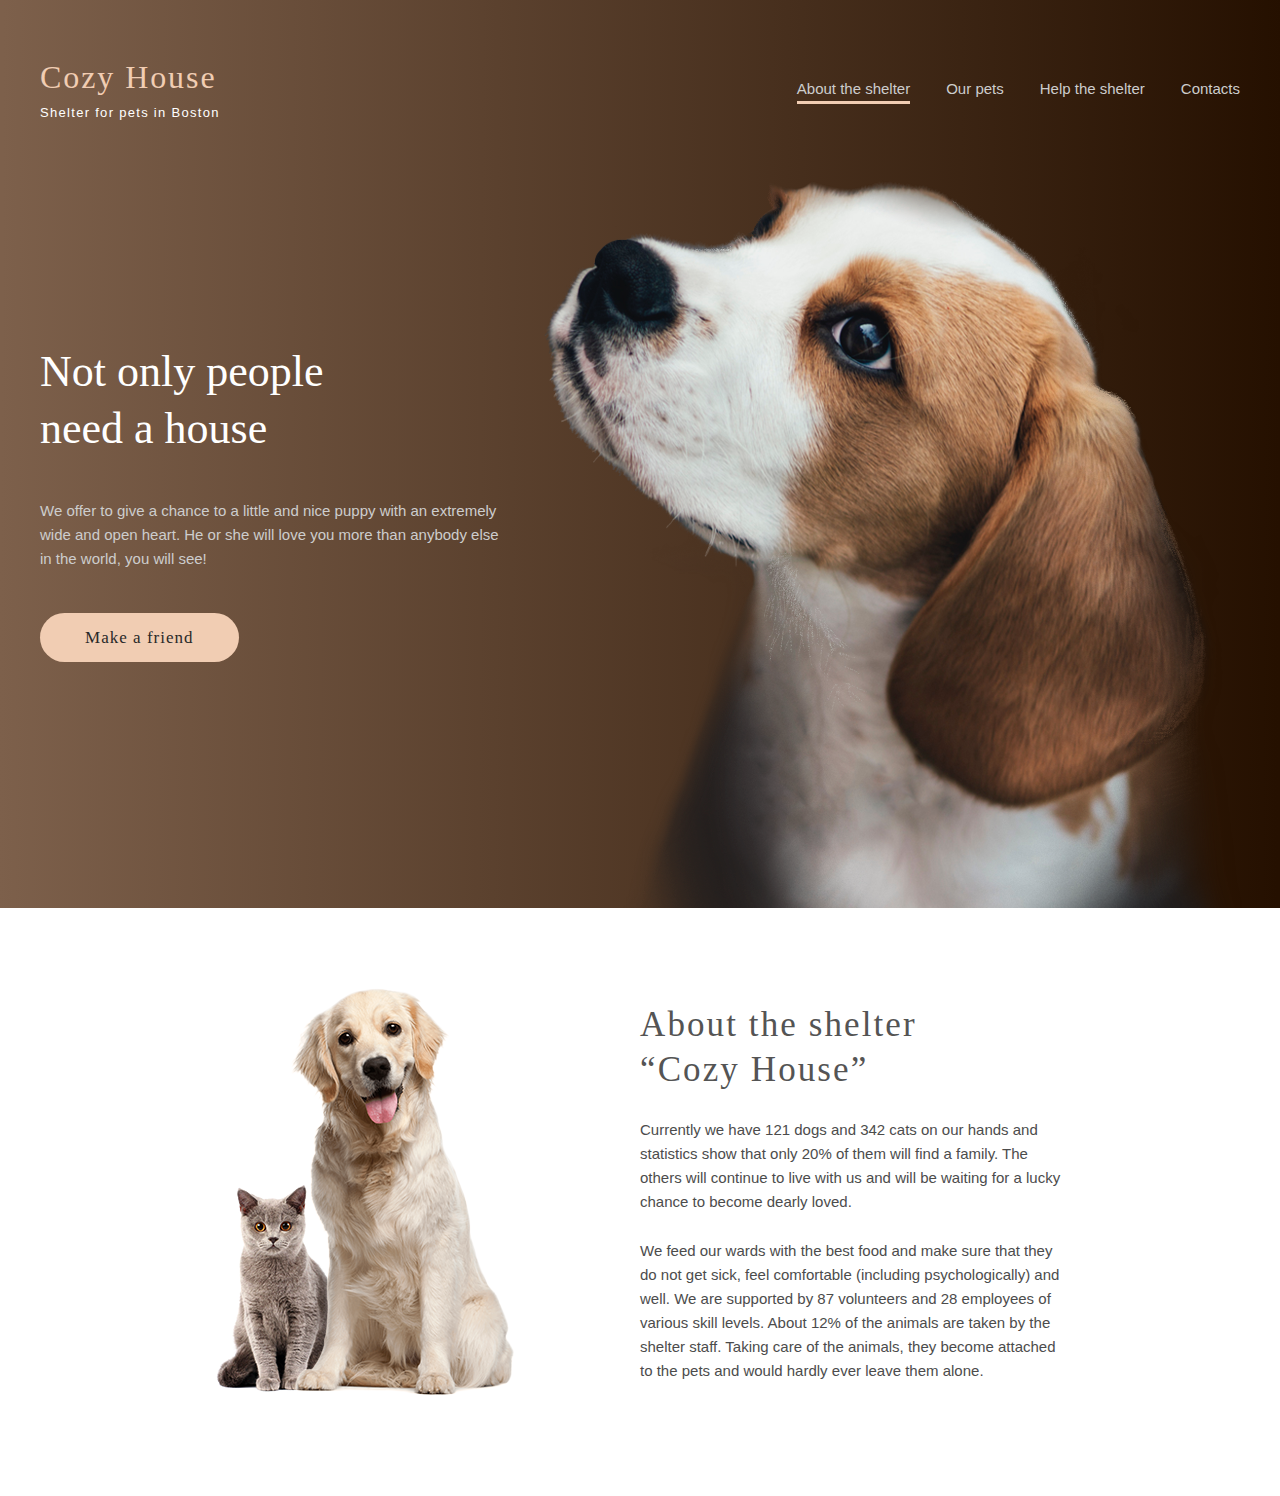
==== index.html @ 57b0ed60 "end section (about the shelter), start section frend pets" ====
<!DOCTYPE html>
<html lang="en">

<head>
    <meta charset="UTF-8">
    <meta http-equiv="X-UA-Compatible" content="IE=edge">
    <meta name="viewport" content="width=device-width, initial-scale=1.0">
    <title>Shelter</title>
    <link rel="stylesheet" href="./css/stlyle.css">
</head>

<body>
    <header>
        <div class="container header-wraper">
            <div class="logo">
                <a href="#">Cozy House</a>
                <p>Shelter for pets in Boston</p>
            </div>
            <nav class="menu">
                <ul>
                    <li><a href="#" class="activ">About the shelter</a></li>
                    <li><a href="#">Our pets</a></li>
                    <li><a href="#">Help the shelter</a></li>
                    <li><a href="#">Contacts</a></li>
                </ul>
            </nav>
        </div>
    </header>
    <main>
        <section class="only">
            <div class="container only-wraper">
                <div class="only-info">
                    <h1>Not only people need a house</h1>
                    <p>We offer to give a chance to a little and nice puppy with an extremely wide and open heart. He or she will love you more than anybody else in the world, you will see!</p>
                    <a href="#">Make a friend</a>
                </div>
                <div class="only-img">
                    <img src="./images/start-screen-puppy.png" alt="start-screen-puppy">
                </div>
            </div>
        </section>
        <section class="about-pets">
            <div class="container about-pets-wraper">
                <img src="./images/about-pets.png" alt="about-pets">
                <div class="about-pets-text">
                    <h2>About the shelter “Cozy House”</h2>
                    <p>Currently we have 121 dogs and 342 cats on our hands and statistics show that only 20% of them will find a family. The others will continue to live with us and will be waiting for a lucky chance to become dearly loved.</p>
                    <p>We feed our wards with the best food and make sure that they do not get sick, feel comfortable (including psychologically) and well. We are supported by 87 volunteers and 28 employees of various skill levels. About 12% of the animals are taken by the shelter staff. Taking care of the animals, they become attached to the pets and would hardly ever leave them alone.</p>
                </div>
            </div>
        </section>
    </main>
</body>

</html>
---- css/stlyle.css ----
* {
    box-sizing: border-box;
    padding: 0;
    margin: 0;
}

.container {
    max-width: 1200px;
    margin: auto;
}

header {
    position: absolute;
    padding: 60px 0;
    width: 100%;
}

.header-wraper {
    display: flex;
    align-items: center;
    justify-content: space-between;
}

.menu ul {
    display: flex;
    list-style: none;
}

.logo a {
    display: block;
    font-family: Georgia, 'Times New Roman', Times, serif;
    font-style: normal;
    font-weight: 400;
    font-size: 32px;
    line-height: 110%;
    letter-spacing: 0.06em;
    color: #F1CDB3;
    padding-bottom: 10px;
    text-decoration: none;
}

.logo p {
    font-family: Arial, Helvetica, sans-serif;
    font-style: normal;
    font-weight: 400;
    font-size: 13px;
    line-height: 15px;
    letter-spacing: 0.1em;
    color: #FFFFFF;
}

.menu li a {
    font-family: Arial, Helvetica, sans-serif;
    font-style: normal;
    font-weight: 400;
    font-size: 15px;
    line-height: 160%;
    color: #CDCDCD;
    display: block;
    text-decoration: none;
    margin-right: 36px;
}

.menu li:last-child a {
    margin-right: 0;
}

.activ {
    border-bottom: solid #F1CDB3 3px;
    font-family: 'Arial';
    color: #FAFAFA;
}

.only {
    background: linear-gradient(90.26deg, #7D604B 0.23%, #251000 99.8%);
    padding: 180px 0 0;
}

.only-wraper {
    display: flex;
    justify-content: space-between;
}

.only-info {
    max-width: 40%;
}

.only-info h1 {
    font-family: Georgia, 'Times New Roman', Times, serif;
    font-style: normal;
    font-weight: 400;
    font-size: 44px;
    line-height: 130%;
    color: #FFFFFF;
    padding: 163px 0 42px;
    width: 325px;
}

.only-info p {
    font-family: Arial, Helvetica, sans-serif;
    font-style: normal;
    font-weight: 400;
    font-size: 15px;
    line-height: 160%;
    color: #CDCDCD;
    width: 460px;
    padding-bottom: 56px;
}

.only-info a {
    padding: 15px 45px;
    background: #F1CDB3;
    border-radius: 100px;
    text-decoration: none;
    font-family: 'Georgia';
    font-style: normal;
    font-size: 17px;
    line-height: 130%;
    letter-spacing: 0.06em;
    color: #292929;
}

.only-info a:hover {
    background: #FDDCC4;
    border-radius: 100px;
}

.only-img {
    max-width: 58%;
}

.only-img img {
    display: block;
    background-repeat: no-repeat;
    background-size: 100%;
}

.about-pets {
    padding: 80px 0 100px;
}

.about-pets-wraper {
    display: flex;
    align-items: center;
    justify-content: center;
}

.about-pets-text h2 {
    font-family: Georgia, 'Times New Roman', Times, serif;
    font-style: normal;
    font-weight: 400;
    font-size: 35px;
    line-height: 130%;
    letter-spacing: 0.06em;
    color: #545454;
    width: 370px;
}

.about-pets-text p {
    margin-top: 25px;
    font-family: Arial, Helvetica, sans-serif;
    font-style: normal;
    font-weight: 400;
    font-size: 15px;
    line-height: 160%;
    color: #4C4C4C;
    width: 430px;
}


.about-pets-wraper img{
    display: block;
    background-size: 300px;
    padding-right: 125px;
    padding-left: 175px;
}

.about-pets-text{
    width: 50%
}
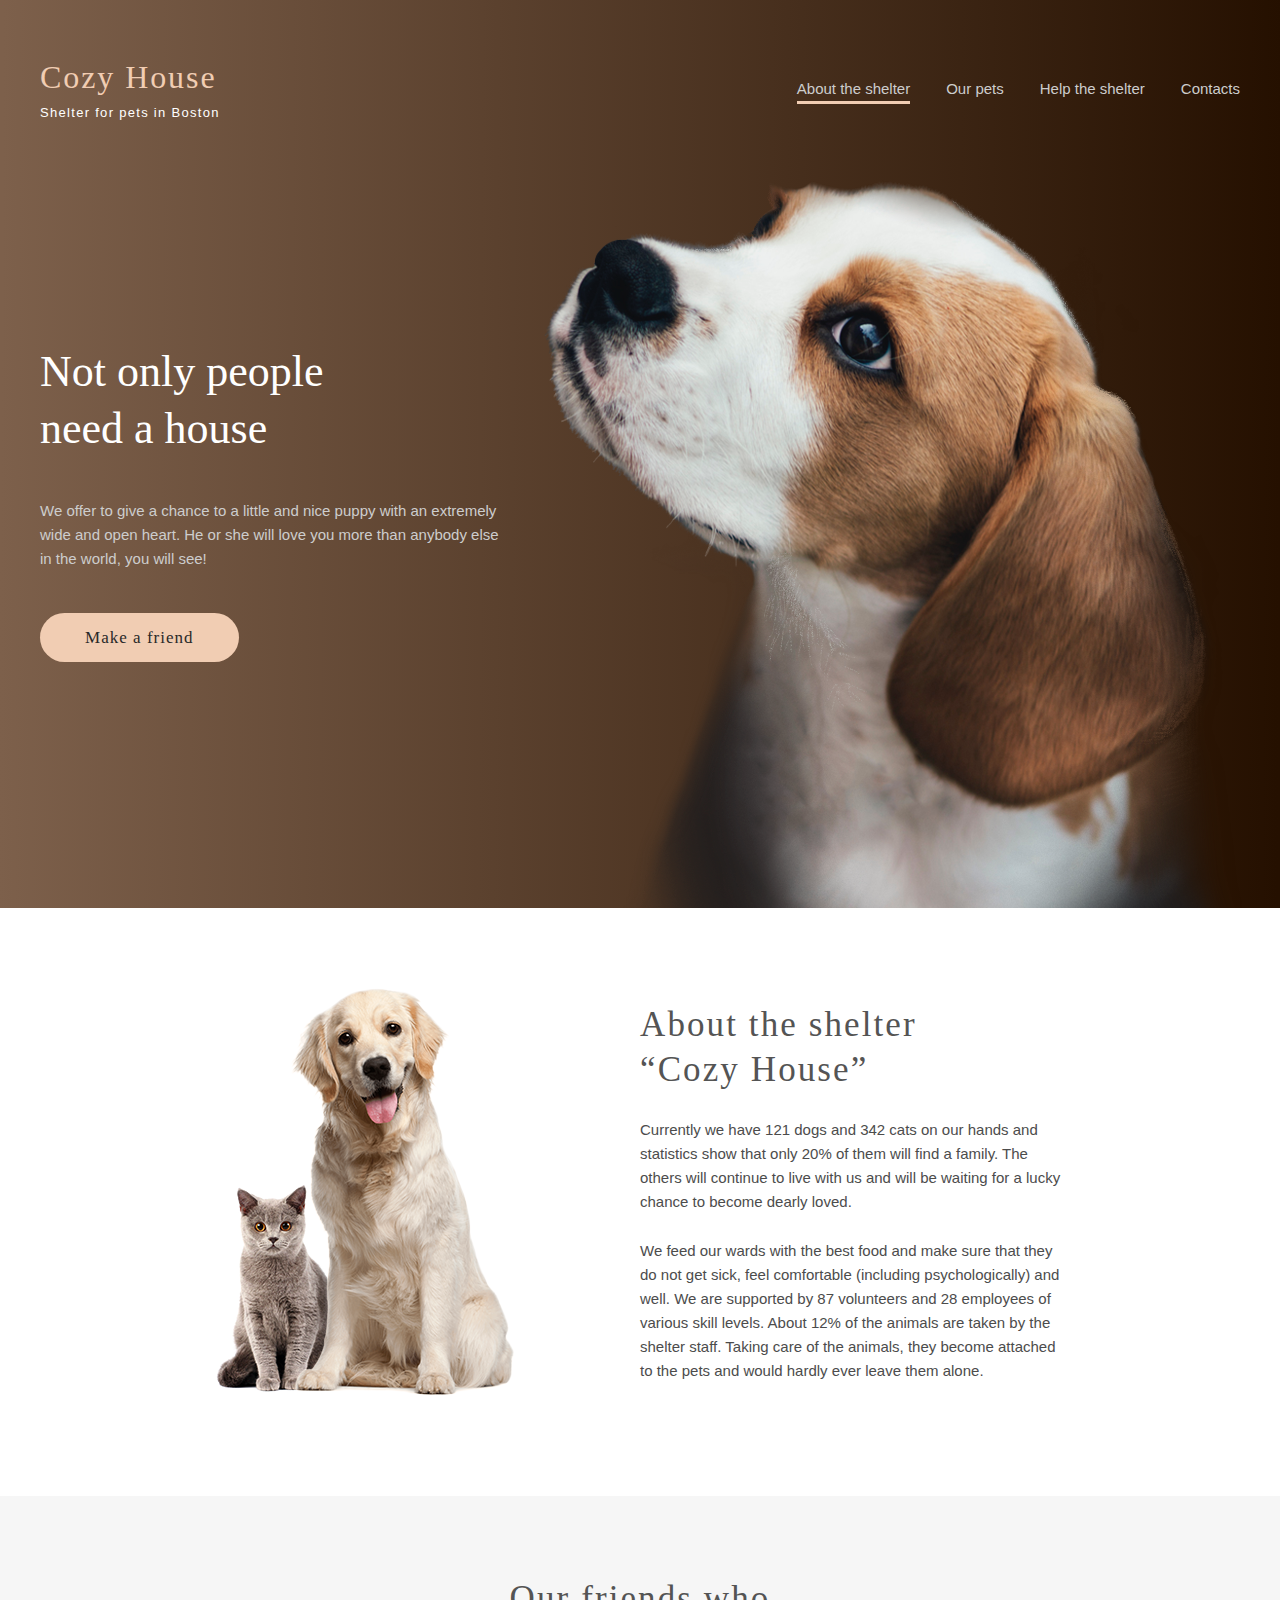
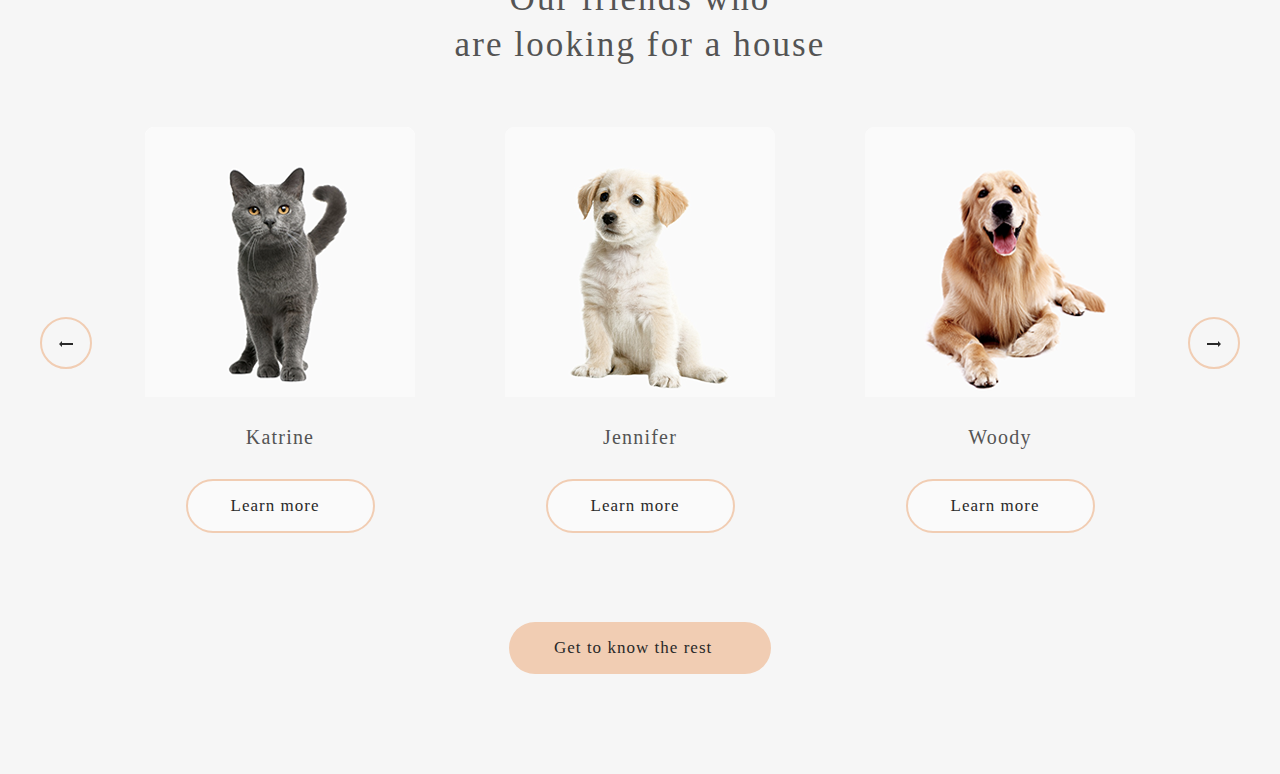
==== commit 87758730: "end section frends, srat sectin halp helter" ====
--- a/index.html
+++ b/index.html
@@ -31,7 +31,8 @@
             <div class="container only-wraper">
                 <div class="only-info">
                     <h1>Not only people need a house</h1>
-                    <p>We offer to give a chance to a little and nice puppy with an extremely wide and open heart. He or she will love you more than anybody else in the world, you will see!</p>
+                    <p>We offer to give a chance to a little and nice puppy with an extremely wide and open heart. He or
+                        she will love you more than anybody else in the world, you will see!</p>
                     <a href="#">Make a friend</a>
                 </div>
                 <div class="only-img">
@@ -44,10 +45,43 @@
                 <img src="./images/about-pets.png" alt="about-pets">
                 <div class="about-pets-text">
                     <h2>About the shelter “Cozy House”</h2>
-                    <p>Currently we have 121 dogs and 342 cats on our hands and statistics show that only 20% of them will find a family. The others will continue to live with us and will be waiting for a lucky chance to become dearly loved.</p>
-                    <p>We feed our wards with the best food and make sure that they do not get sick, feel comfortable (including psychologically) and well. We are supported by 87 volunteers and 28 employees of various skill levels. About 12% of the animals are taken by the shelter staff. Taking care of the animals, they become attached to the pets and would hardly ever leave them alone.</p>
+                    <p>Currently we have 121 dogs and 342 cats on our hands and statistics show that only 20% of them
+                        will find a family. The others will continue to live with us and will be waiting for a lucky
+                        chance to become dearly loved.</p>
+                    <p>We feed our wards with the best food and make sure that they do not get sick, feel comfortable
+                        (including psychologically) and well. We are supported by 87 volunteers and 28 employees of
+                        various skill levels. About 12% of the animals are taken by the shelter staff. Taking care of
+                        the animals, they become attached to the pets and would hardly ever leave them alone.</p>
                 </div>
             </div>
+        </section>
+        <section class="friends-pets">
+            <div class="container friends-wraper">
+                <h2>Our friends who <br> are looking for a house</h2>
+                <div class="friends-slaid-wraper">
+                    <button class="left"><img src="./images/arrow-left.svg" alt="arrow-left"></button>
+                    <div class="friends-slaid">
+                        <div>
+                            <img src="./images/pets-katrine.png" alt="Katrine">
+                            <p>Katrine</p>
+                            <a href="#">Learn more</a>
+                        </div>
+                        <div>
+                            <img src="./images/pets-jennifer.png" alt="Jennifer">
+                            <p>Jennifer</p>
+                            <a href="#">Learn more</a>
+                        </div>
+                        <div>
+                            <img src="./images/pets-woody.png" alt="Woody">
+                            <p>Woody</p>
+                            <a href="#">Learn more</a>
+                        </div>
+                    </div>
+                    <button class="right"><img src="./images/arrow-right.svg" alt="arrow-right"></button>
+                </div>
+                <a href="#">Get to know the rest</a>
+            </div>
+
         </section>
     </main>
 </body>
--- a/css/stlyle.css
+++ b/css/stlyle.css
@@ -168,14 +168,115 @@
 }
 
 
-.about-pets-wraper img{
+.about-pets-wraper img {
     display: block;
     background-size: 300px;
     padding-right: 125px;
     padding-left: 175px;
 }
 
-.about-pets-text{
+.about-pets-text {
     width: 50%
 }
 
+.friends-pets {
+    background: #F6F6F6;
+    padding: 80px 0 100px;
+}
+
+.friends-wraper h2 {
+    max-width: 400px;
+    margin: auto;
+    font-family: Georgia, 'Times New Roman', Times, serif;
+    font-style: normal;
+    font-weight: 400;
+    font-size: 35px;
+    line-height: 130%;
+    text-align: center;
+    letter-spacing: 0.06em;
+    color: #545454;
+}
+
+.friends-slaid-wraper {
+    display: flex;
+    justify-content: space-between;
+    align-items: center;
+    margin: 60px 0 89px;
+}
+
+.friends-slaid {
+    display: flex;
+    justify-content: space-between;
+    align-items: stretch;
+}
+
+.friends-wraper a {
+    display: block;
+    padding: 15px 45px;
+    width: 262px;
+    margin: auto;
+    text-decoration: none;
+    background: #F1CDB3;
+    border-radius: 100px;
+    font-family: Georgia, 'Times New Roman', Times, serif;
+    font-style: normal;
+    font-weight: 400;
+    font-size: 17px;
+    line-height: 130%;
+    letter-spacing: 0.06em;
+    color: #292929;
+}
+
+.friends-wraper a:hover {
+    background: #FDDCC4;
+}
+
+.right,
+.left {
+    width: 52px;
+    height: 52px;
+    border: 2px solid #F1CDB3;
+    border-radius: 100px;
+    background-color: #F6F6F6;
+    margin-top: 25px;
+}
+
+.left:hover {
+    background: #FDDCC4;
+}
+
+.right:hover {
+    background: #FDDCC4;
+}
+
+.friends-slaid img {
+    width: 270px;
+}
+
+.friends-slaid div {
+    margin-right: 90px;
+}
+
+.friends-slaid div:last-child {
+    margin-right: 0px;
+}
+
+.friends-slaid p {
+    font-family: Georgia, 'Times New Roman', Times, serif;
+    font-style: normal;
+    font-weight: 400;
+    font-size: 20px;
+    line-height: 23px;
+    text-align: center;
+    letter-spacing: 0.06em;
+    color: #545454;
+    margin: 25px 0  30px;
+}
+
+.friends-slaid a {
+    background-color: #FAFAFA;
+    width: 189px;
+    padding: 14px 43px;
+    border: 2px solid #F1CDB3;
+    border-radius: 100px;
+}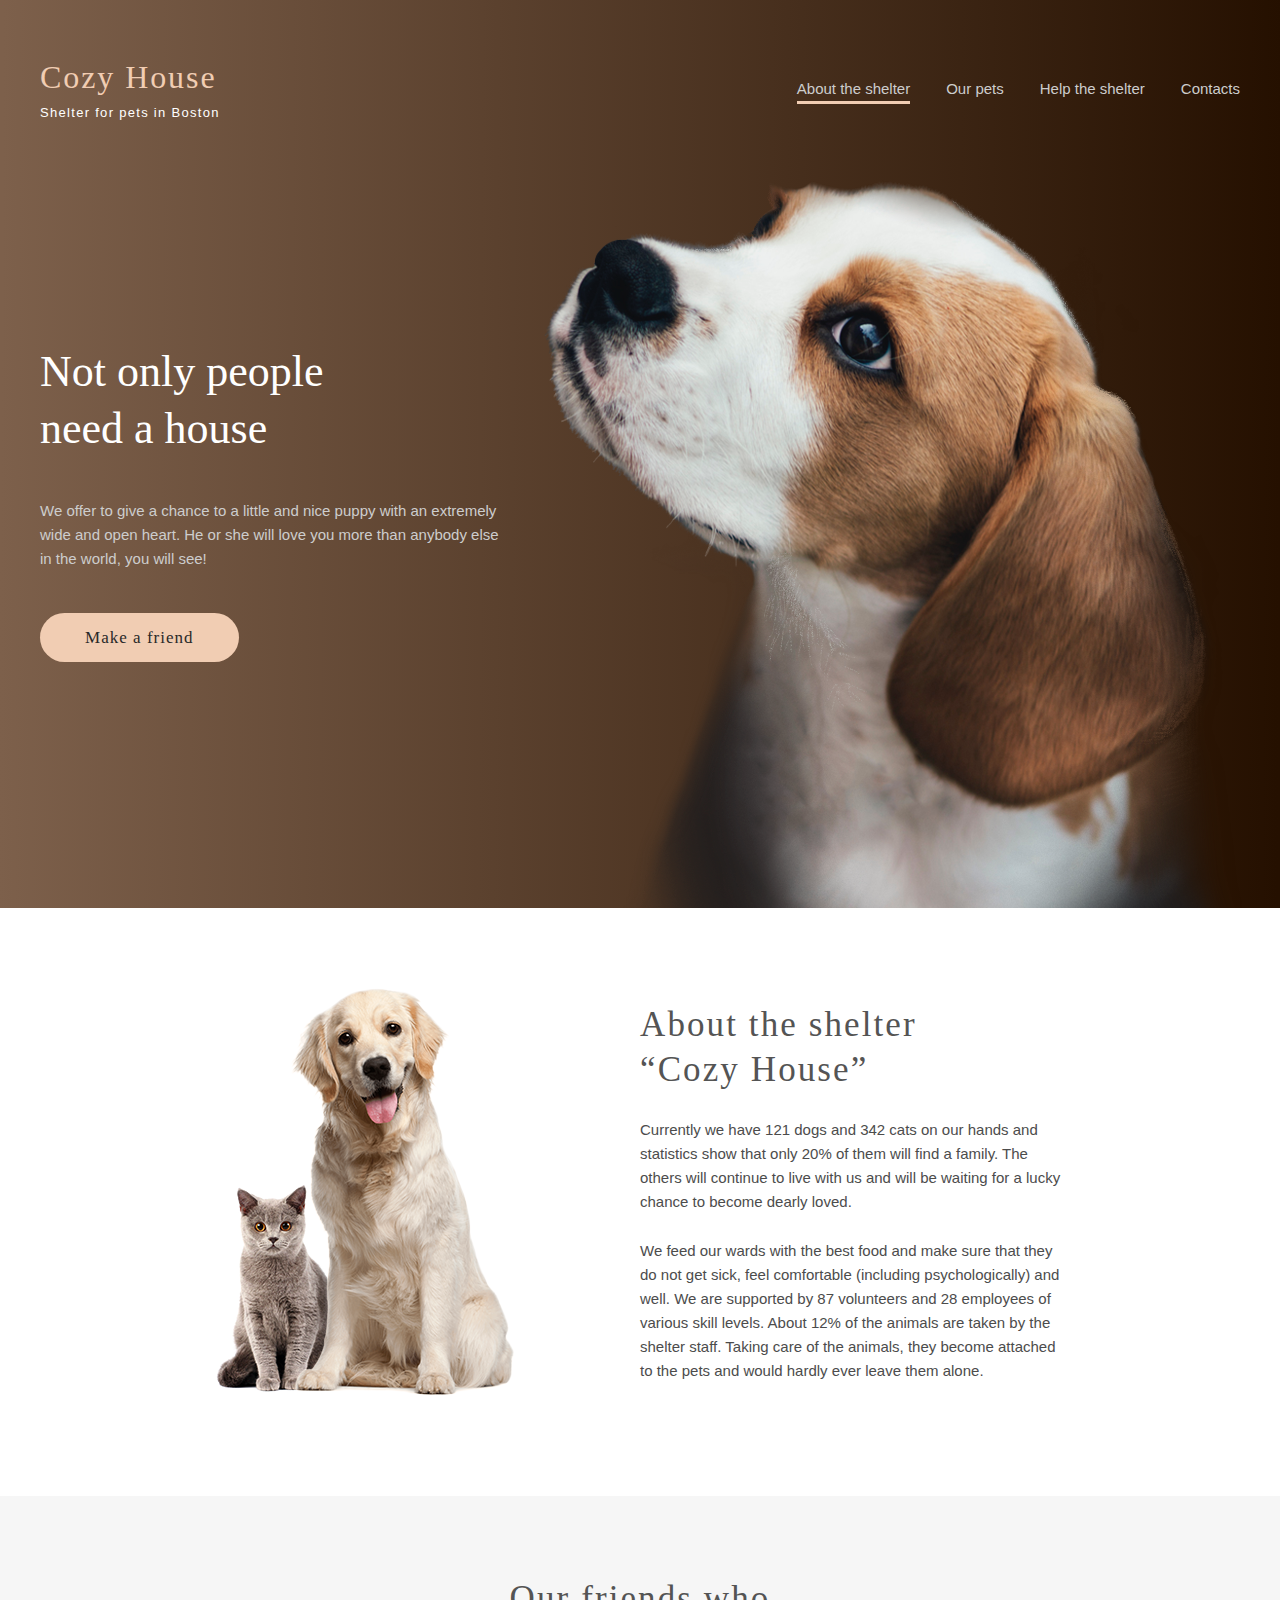
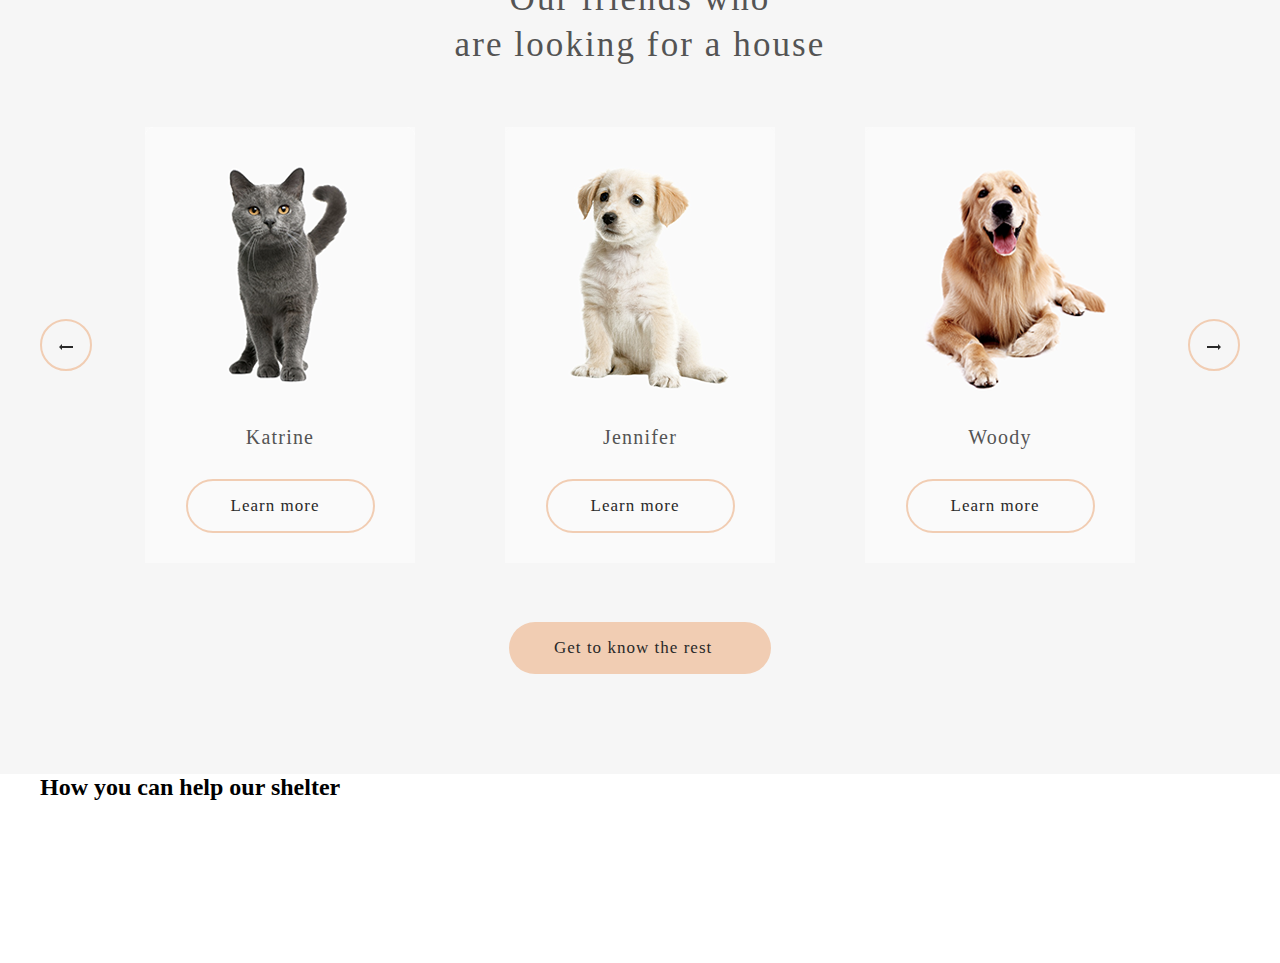
==== commit 1b6c48b8: "changes in section frends-pets" ====
--- a/index.html
+++ b/index.html
@@ -83,6 +83,49 @@
             </div>
 
         </section>
+        <section class="help-shalder">
+            <div class="container help-shalder-wraper">
+                <h2>How you can help our shelter</h2>
+                <div class="help">
+                    <div>
+                        <img src="" alt="">
+                        <p></p>
+                    </div>
+                    <div>
+                        <img src="" alt="">
+                        <p></p>
+                    </div>
+                    <div>
+                        <img src="" alt="">
+                        <p></p>
+                    </div>
+                    <div>
+                        <img src="" alt="">
+                        <p></p>
+                    </div>
+                    <div>
+                        <img src="" alt="">
+                        <p></p>
+                    </div>
+                    <div>
+                        <img src="" alt="">
+                        <p></p>
+                    </div>
+                    <div>
+                        <img src="" alt="">
+                        <p></p>
+                    </div>
+                    <div>
+                        <img src="" alt="">
+                        <p></p>
+                    </div>
+                    <div>
+                        <img src="" alt="">
+                        <p></p>
+                    </div>
+                </div>
+            </div>
+        </section>
     </main>
 </body>
 
--- a/css/stlyle.css
+++ b/css/stlyle.css
@@ -201,7 +201,7 @@
     display: flex;
     justify-content: space-between;
     align-items: center;
-    margin: 60px 0 89px;
+    margin: 60px 0 59px;
 }
 
 .friends-slaid {
@@ -238,7 +238,6 @@
     border: 2px solid #F1CDB3;
     border-radius: 100px;
     background-color: #F6F6F6;
-    margin-top: 25px;
 }
 
 .left:hover {
@@ -255,6 +254,7 @@
 
 .friends-slaid div {
     margin-right: 90px;
+    background-color: #FAFAFA;
 }
 
 .friends-slaid div:last-child {
@@ -279,4 +279,10 @@
     padding: 14px 43px;
     border: 2px solid #F1CDB3;
     border-radius: 100px;
-}+    margin-bottom: 30px;
+}
+
+.friends-slaid a:hover {
+    background: #FDDCC4;
+}
+
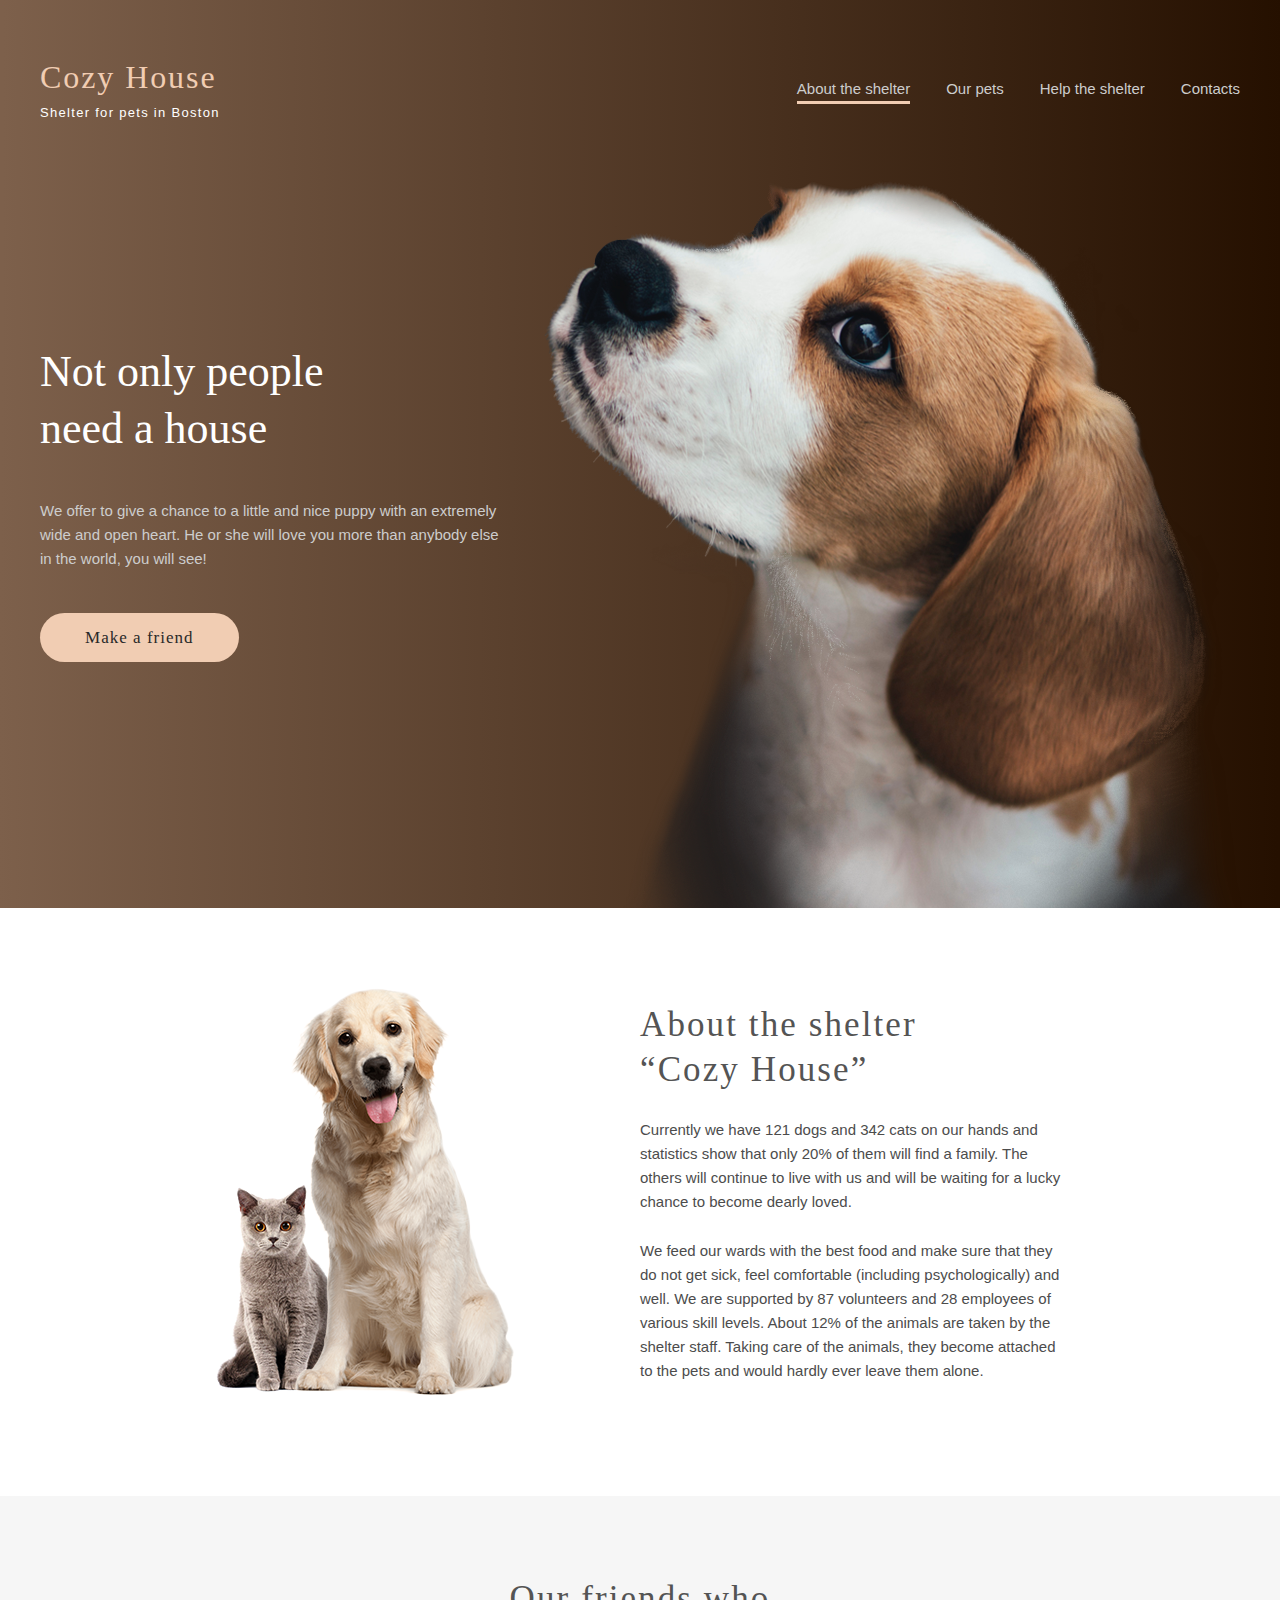
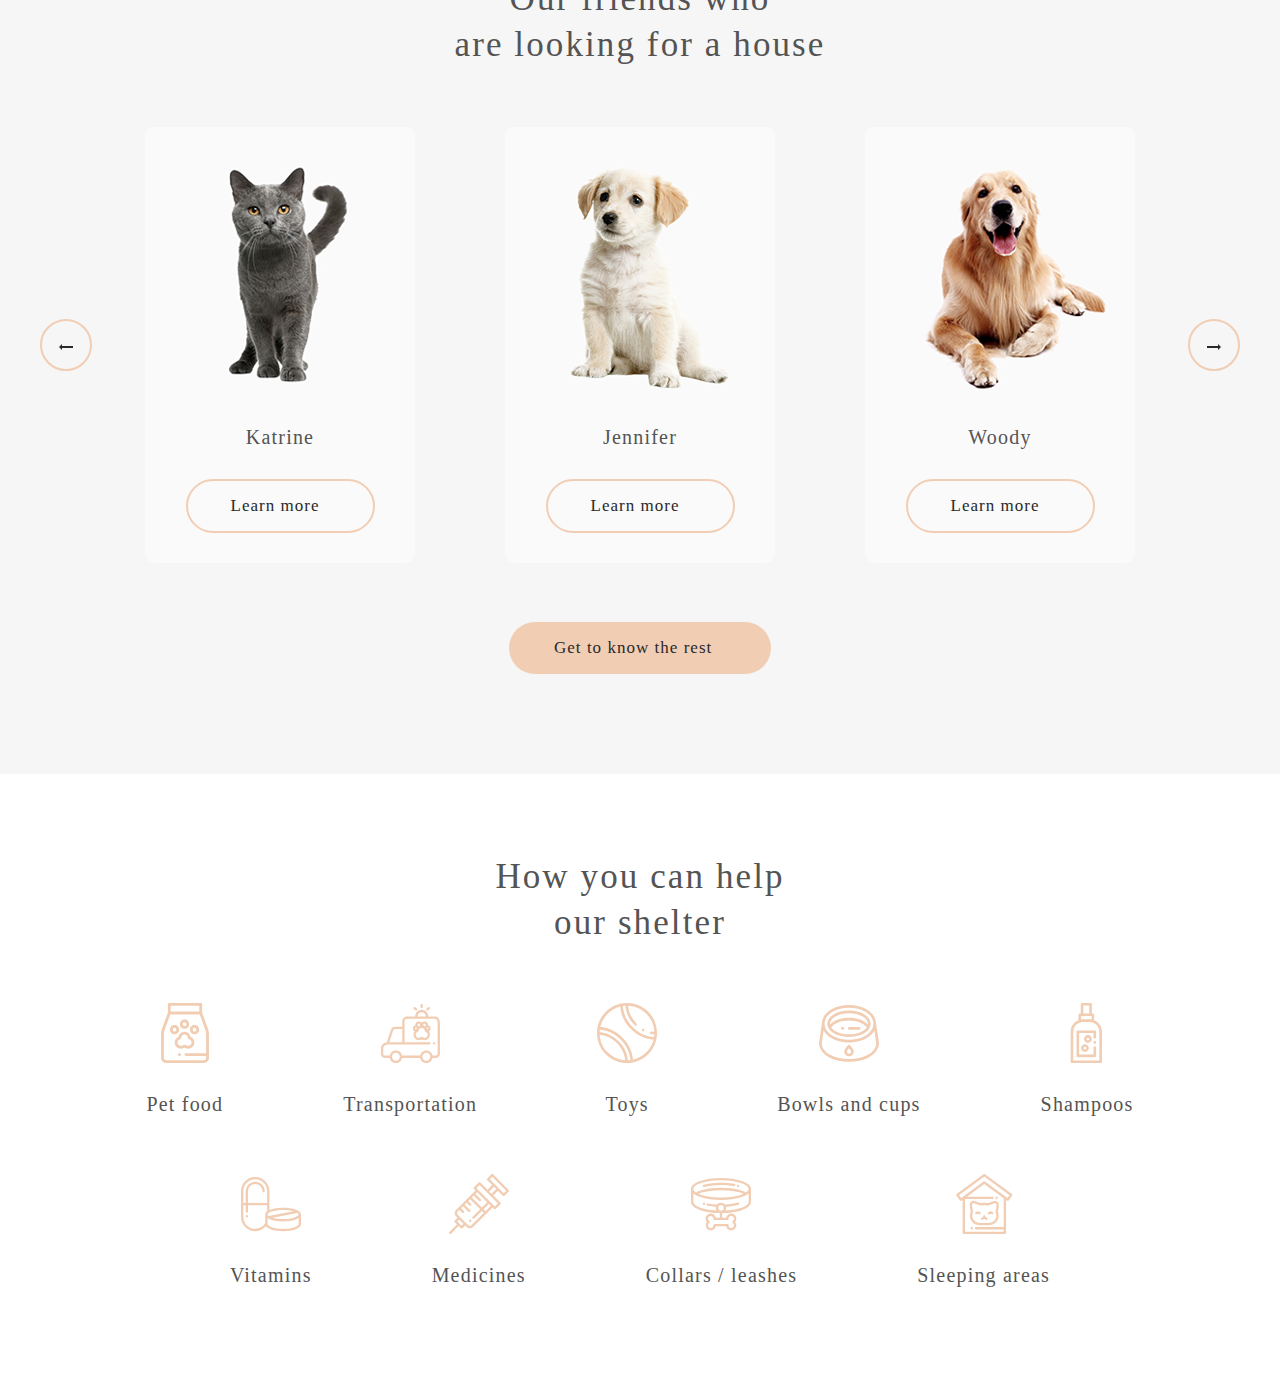
==== commit d0a8cbe4: "end section help shelter, start section donation" ====
--- a/index.html
+++ b/index.html
@@ -83,45 +83,45 @@
             </div>
 
         </section>
-        <section class="help-shalder">
-            <div class="container help-shalder-wraper">
+        <section class="help-shelter">
+            <div class="container help-shalter-wraper">
                 <h2>How you can help our shelter</h2>
                 <div class="help">
                     <div>
-                        <img src="" alt="">
-                        <p></p>
+                        <img src="./images/icon-pet-food.svg" alt="Pet food">
+                        <p>Pet food</p>
                     </div>
                     <div>
-                        <img src="" alt="">
-                        <p></p>
+                        <img src="./images/icon-transportation.svg" alt="Transportation">
+                        <p>Transportation</p>
                     </div>
                     <div>
-                        <img src="" alt="">
-                        <p></p>
+                        <img src="./images/icon-toys.svg" alt="Toys">
+                        <p>Toys</p>
                     </div>
                     <div>
-                        <img src="" alt="">
-                        <p></p>
+                        <img src="./images/icon-bowls-and-cups.svg" alt="Bowls and cups">
+                        <p>Bowls and cups</p>
                     </div>
                     <div>
-                        <img src="" alt="">
-                        <p></p>
+                        <img src="./images/icon-shampoos.svg" alt="Shampoos">
+                        <p>Shampoos</p>
                     </div>
                     <div>
-                        <img src="" alt="">
-                        <p></p>
+                        <img src="./images/icon-vitamins.svg" alt="Vitamins">
+                        <p>Vitamins</p>
                     </div>
                     <div>
-                        <img src="" alt="">
-                        <p></p>
+                        <img src="./images/icon-medicines.svg" alt="Medicines">
+                        <p>Medicines</p>
                     </div>
                     <div>
-                        <img src="" alt="">
-                        <p></p>
+                        <img src="./images/icon-collars-leashes.svg" alt="Collars leashes">
+                        <p>Collars / leashes</p>
                     </div>
                     <div>
-                        <img src="" alt="">
-                        <p></p>
+                        <img src="./images/icon-sleeping-area.svg" alt="Sleeping areas">
+                        <p>Sleeping areas</p>
                     </div>
                 </div>
             </div>
--- a/css/stlyle.css
+++ b/css/stlyle.css
@@ -255,6 +255,11 @@
 .friends-slaid div {
     margin-right: 90px;
     background-color: #FAFAFA;
+    border-radius: 9px;
+}
+
+.friends-slaid div:hover {
+    background-color: #FFFFFF;
 }
 
 .friends-slaid div:last-child {
@@ -270,7 +275,7 @@
     text-align: center;
     letter-spacing: 0.06em;
     color: #545454;
-    margin: 25px 0  30px;
+    margin: 25px 0 30px;
 }
 
 .friends-slaid a {
@@ -286,3 +291,48 @@
     background: #FDDCC4;
 }
 
+.help-shelter {
+    padding: 80px 0 100px;
+}
+
+.help-shalter-wraper h2 {
+    font-family: Georgia, 'Times New Roman', Times, serif;
+    font-style: normal;
+    font-weight: 400;
+    font-size: 35px;
+    line-height: 130%;
+    text-align: center;
+    letter-spacing: 0.06em;
+    color: #545454;
+    width: 310px;
+    margin: auto;
+}
+
+.help {
+    display: flex;
+    justify-content: center;
+    flex-wrap: wrap;
+    align-items: center;
+}
+
+.help div {
+    margin: 58px 60px 0;
+}
+
+.help div img {
+    display: block;
+    width: 60px;
+    margin: auto;
+    
+}
+
+.help div p {
+    font-family: Georgia, 'Times New Roman', Times, serif;
+    font-style: normal;
+    font-weight: 400;
+    font-size: 20px;
+    text-align: center;
+    letter-spacing: 0.06em;
+    color: #545454;
+    margin-top: 30px;
+}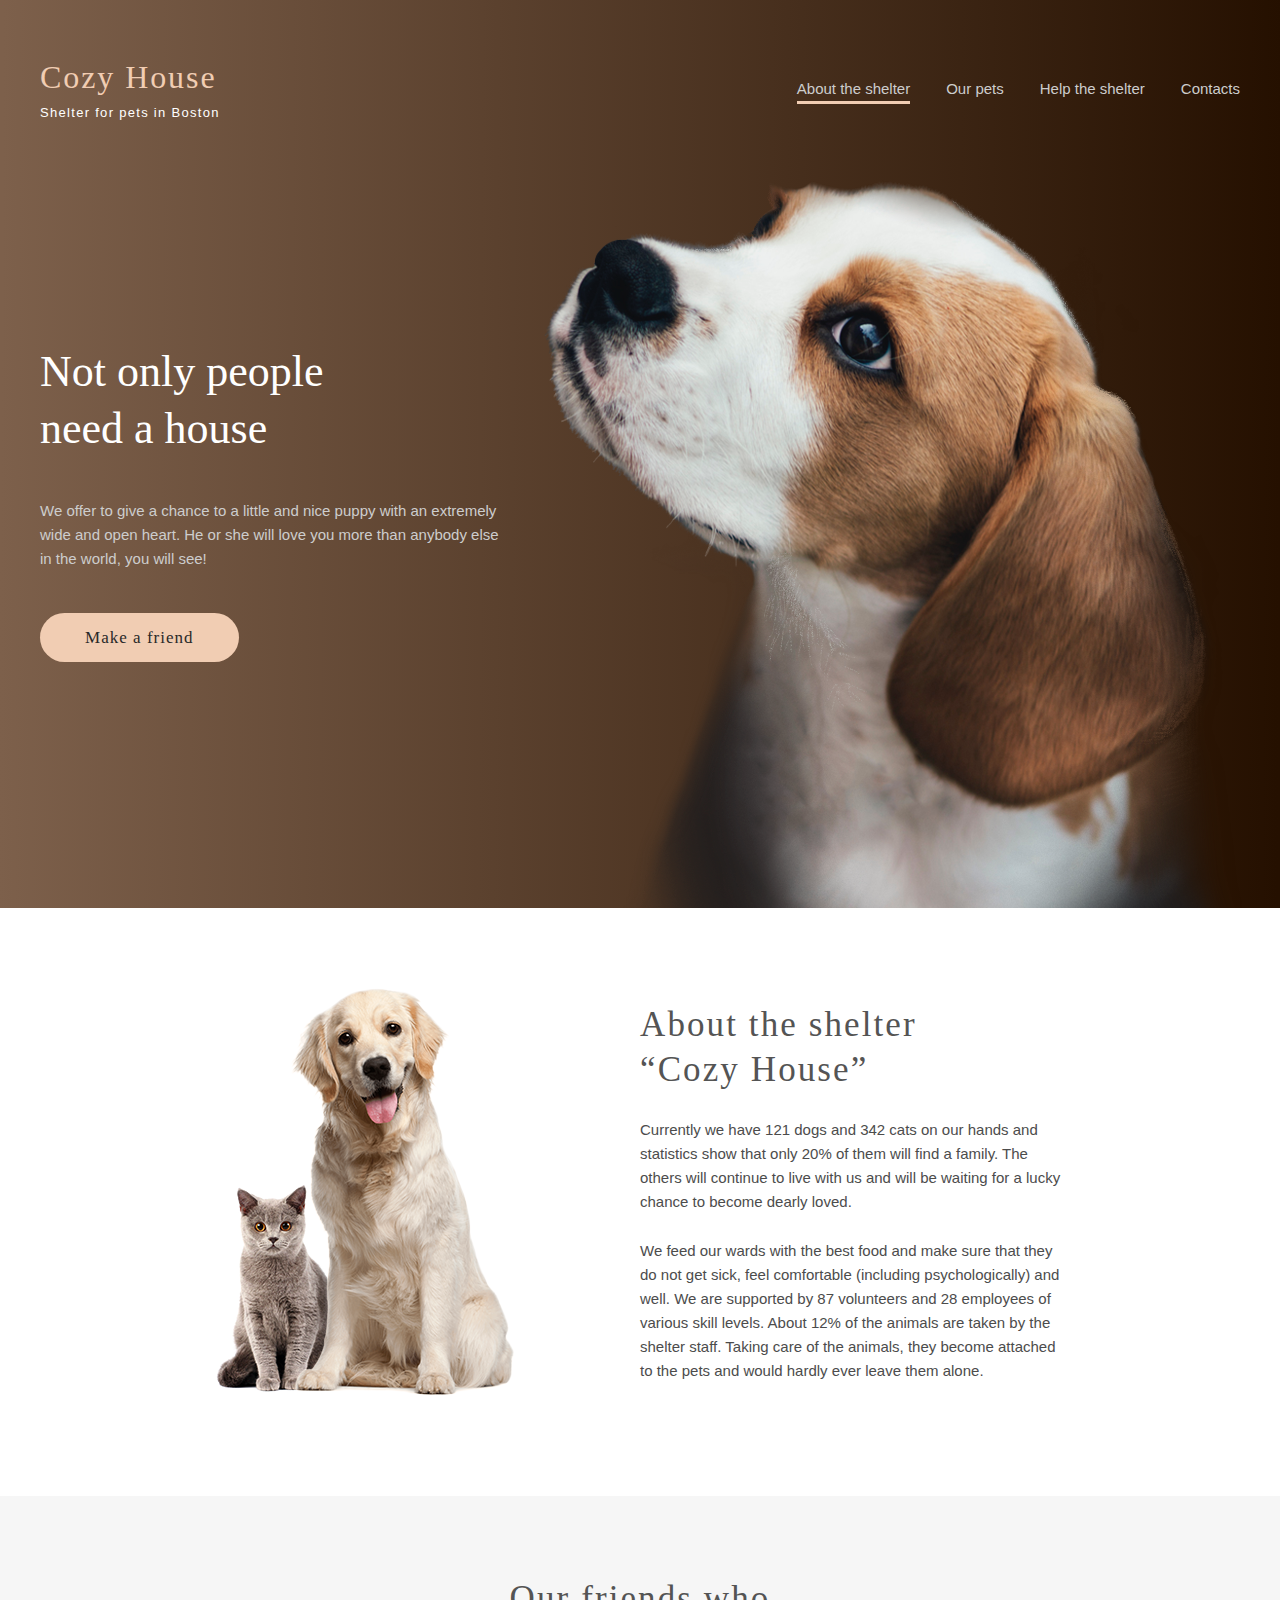
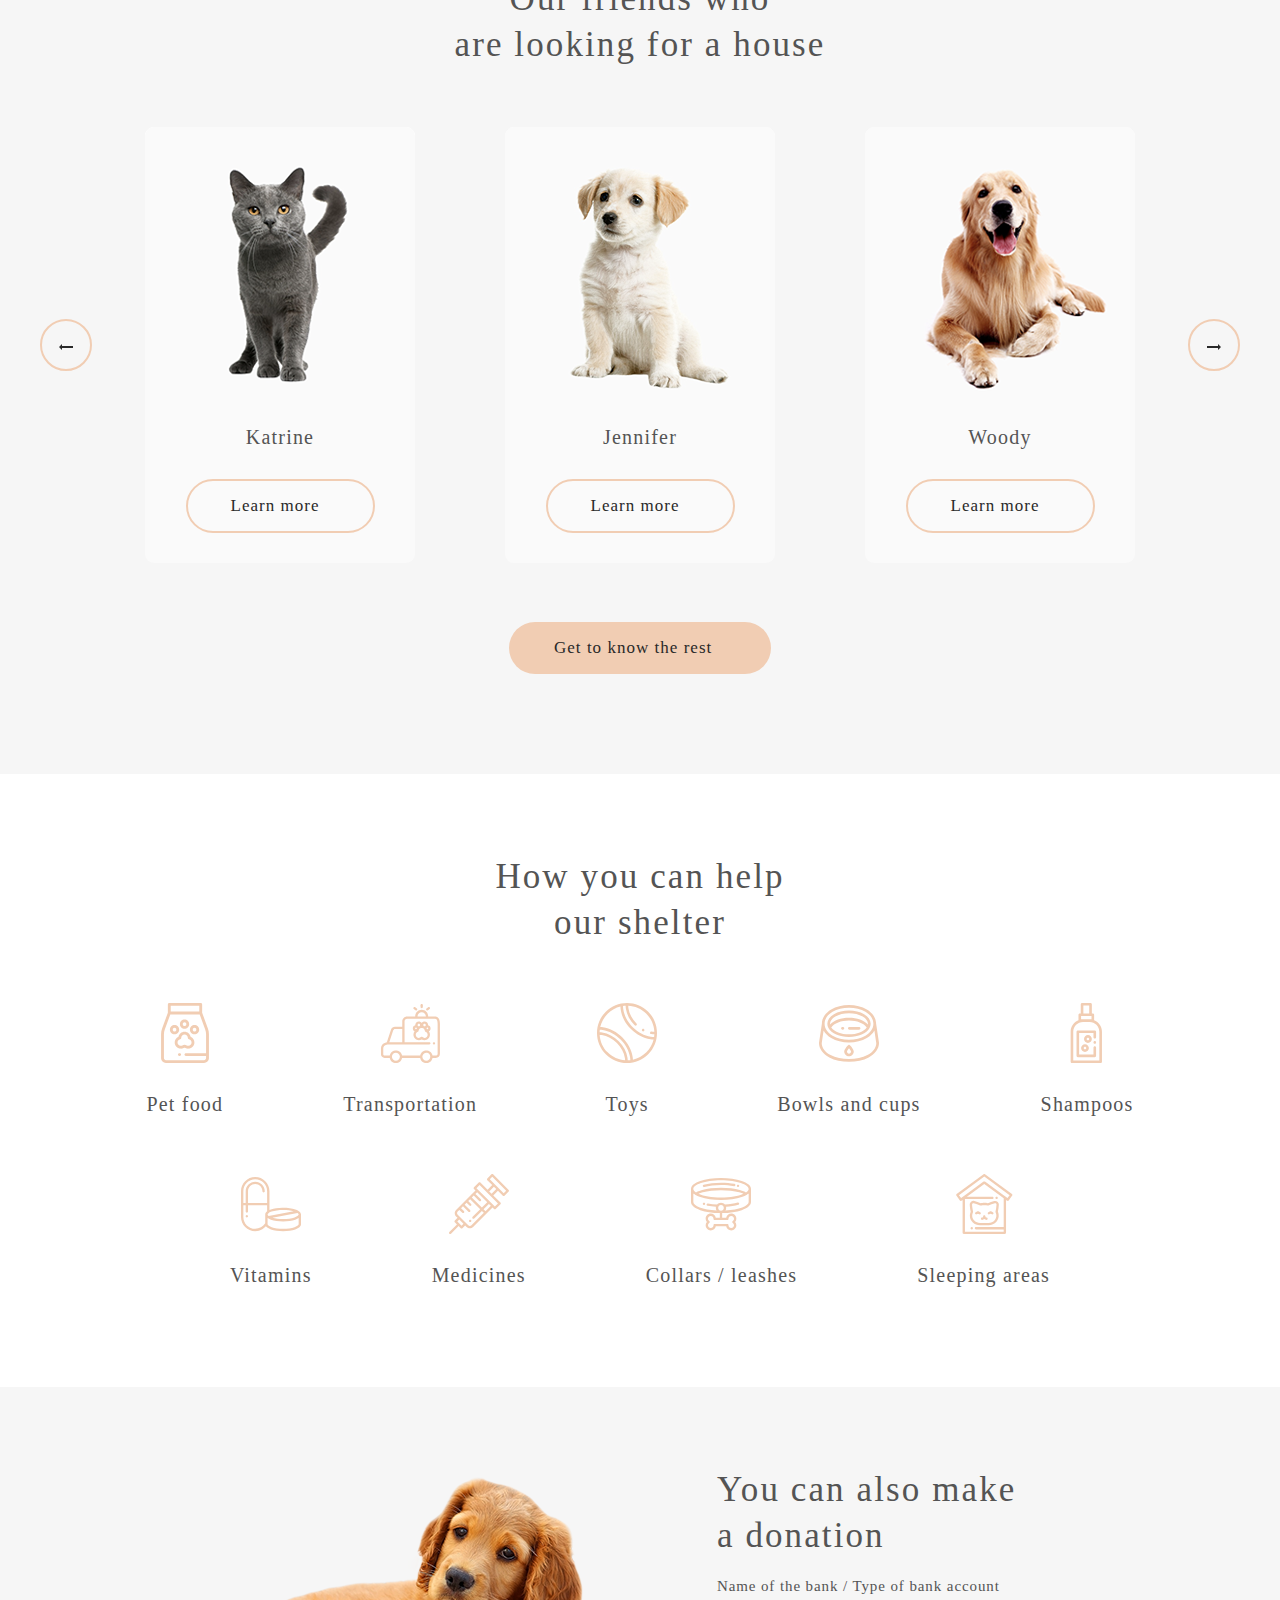
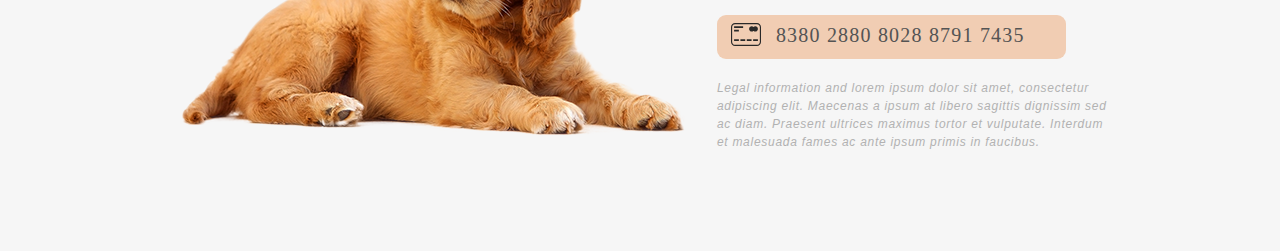
==== commit 804515b7: "end main, start footer" ====
--- a/index.html
+++ b/index.html
@@ -126,6 +126,22 @@
                 </div>
             </div>
         </section>
+        <section class="donation">
+            <div class="container donation-wraper">
+                <div class="donation-dog"><img src="./images/donation-dog.png" alt="donation-dog"></div>
+                <div class="donation-text">
+                    <h2>
+                        You can also make a donation
+                    </h2>
+                    <p>Name of the bank / Type of bank account</p>
+                    <p id="card">8380 2880 8028 8791 7435</p>
+                    <p id="donation-info">Legal information and lorem ipsum dolor sit amet, consectetur adipiscing elit.
+                        Maecenas a ipsum at libero sagittis dignissim sed ac diam. Praesent ultrices maximus tortor et
+                        vulputate. Interdum et malesuada fames ac ante ipsum primis in faucibus.</p>
+                </div>
+            </div>
+
+        </section>
     </main>
 </body>
 
--- a/css/stlyle.css
+++ b/css/stlyle.css
@@ -323,7 +323,7 @@
     display: block;
     width: 60px;
     margin: auto;
-    
+
 }
 
 .help div p {
@@ -335,4 +335,84 @@
     letter-spacing: 0.06em;
     color: #545454;
     margin-top: 30px;
+}
+
+.donation {
+    padding: 80px 0 100px;
+    background-color: #F6F6F6;
+}
+
+.donation-wraper {
+    display: flex;
+    justify-content: center;
+    align-items: center;
+}
+
+.donation-dog {
+    width: 56.41%;
+    text-align: right;
+    padding-right: 30px;
+}
+
+.donation-text {
+    width: 43.59%;
+}
+
+.donation-text h2 {
+    font-family: Georgia, 'Times New Roman', Times, serif;
+    font-style: normal;
+    font-weight: 400;
+    font-size: 35px;
+    line-height: 130%;
+    letter-spacing: 0.06em;
+    color: #545454;
+    max-width: 300px;
+}
+
+.donation-text p {
+    font-family: Georgia, 'Times New Roman', Times, serif;
+    font-style: normal;
+    font-weight: 400;
+    font-size: 15px;
+    line-height: 110%;
+    letter-spacing: 0.06em;
+    color: #545454;
+    margin-top: 20px;
+}
+
+#card {
+    display: block;
+    vertical-align: middle;
+    padding: 8px 14px;
+    font-family: Georgia, 'Times New Roman', Times, serif;
+    font-style: normal;
+    font-weight: 400;
+    font-size: 20px;
+    line-height: 115%;
+    letter-spacing: 0.06em;
+    color: #545454;
+    background: #F1CDB3;
+    border-radius: 9px;
+    max-width: 349px;
+}
+
+#card::before{
+    content: url(../images/credit-card.svg);
+    width: 30px;
+    margin-right: 15px;
+    display: inline-block;
+    vertical-align: middle;
+}
+
+
+
+#donation-info {
+    font-family: Arial, Helvetica, sans-serif;
+    font-style: italic;
+    font-weight: 400;
+    font-size: 12px;
+    line-height: 18px;
+    color: #B2B2B2;
+    max-width: 400px;
+
 }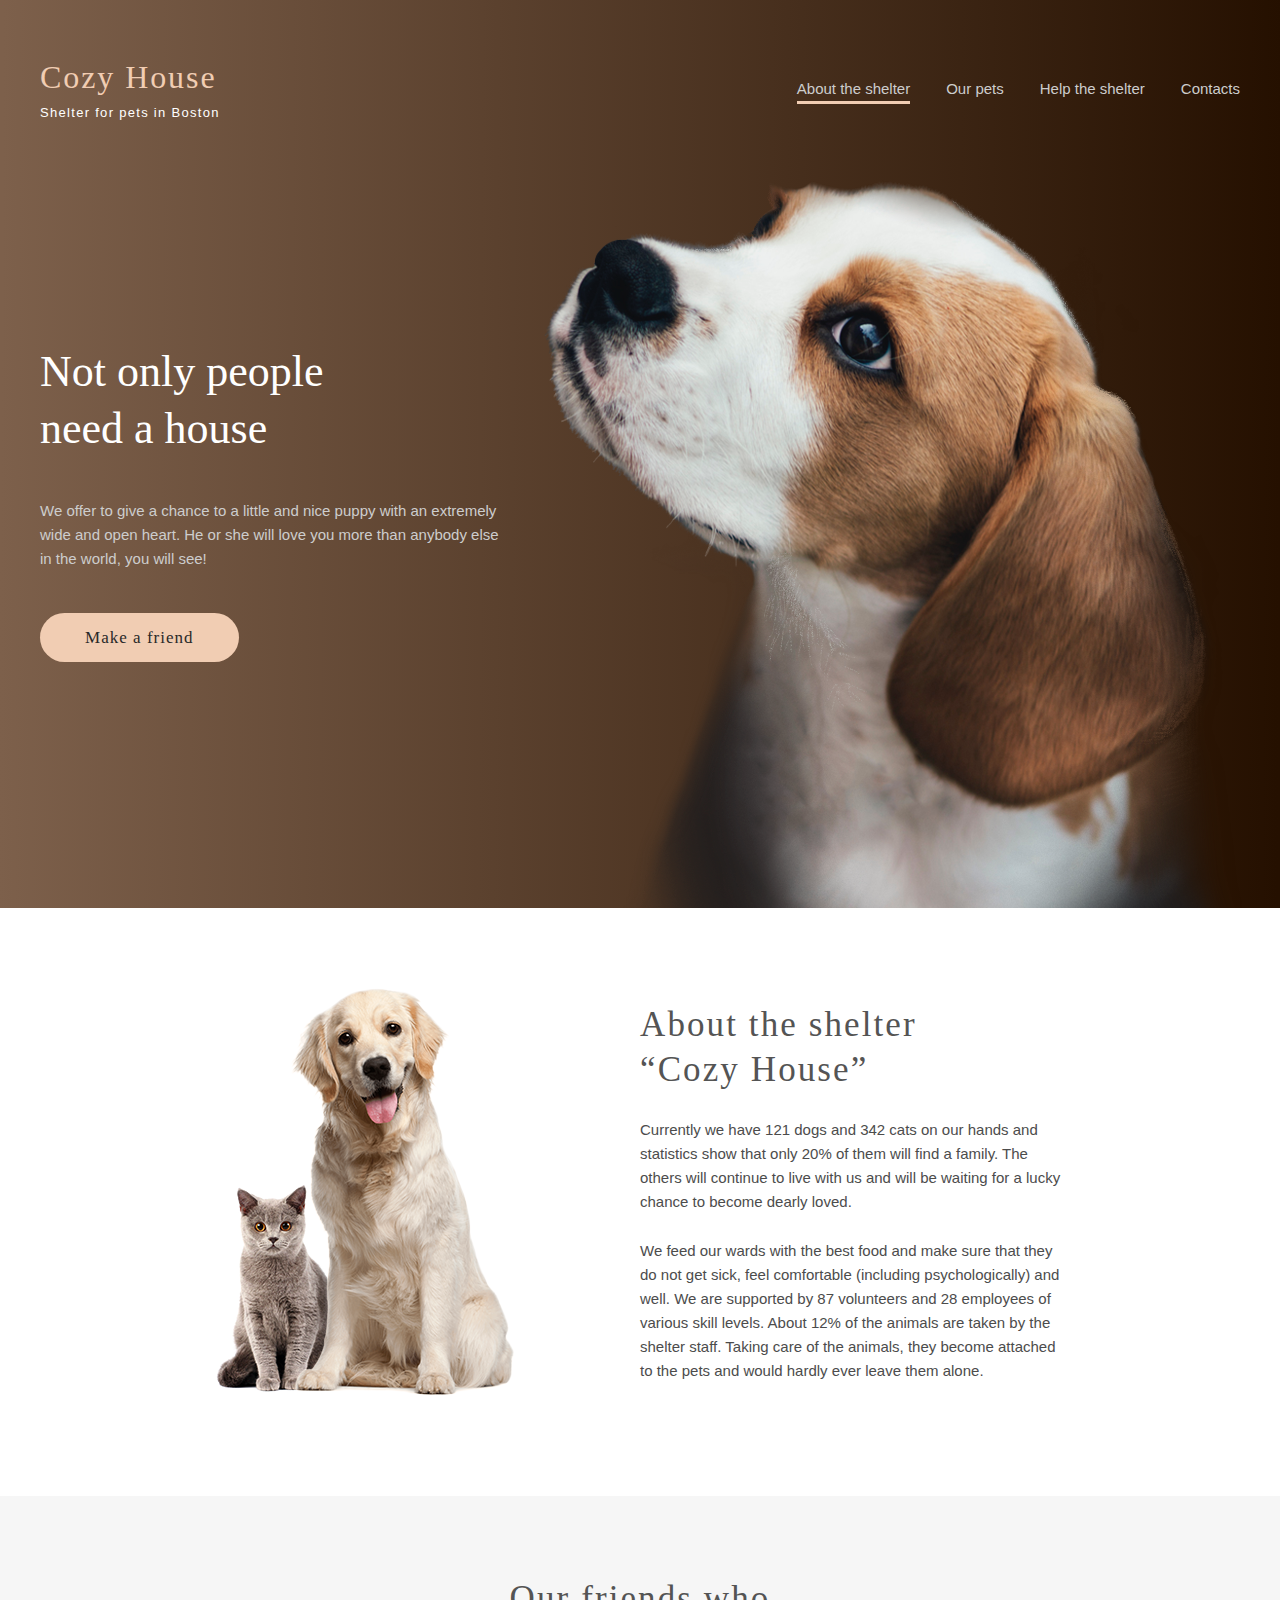
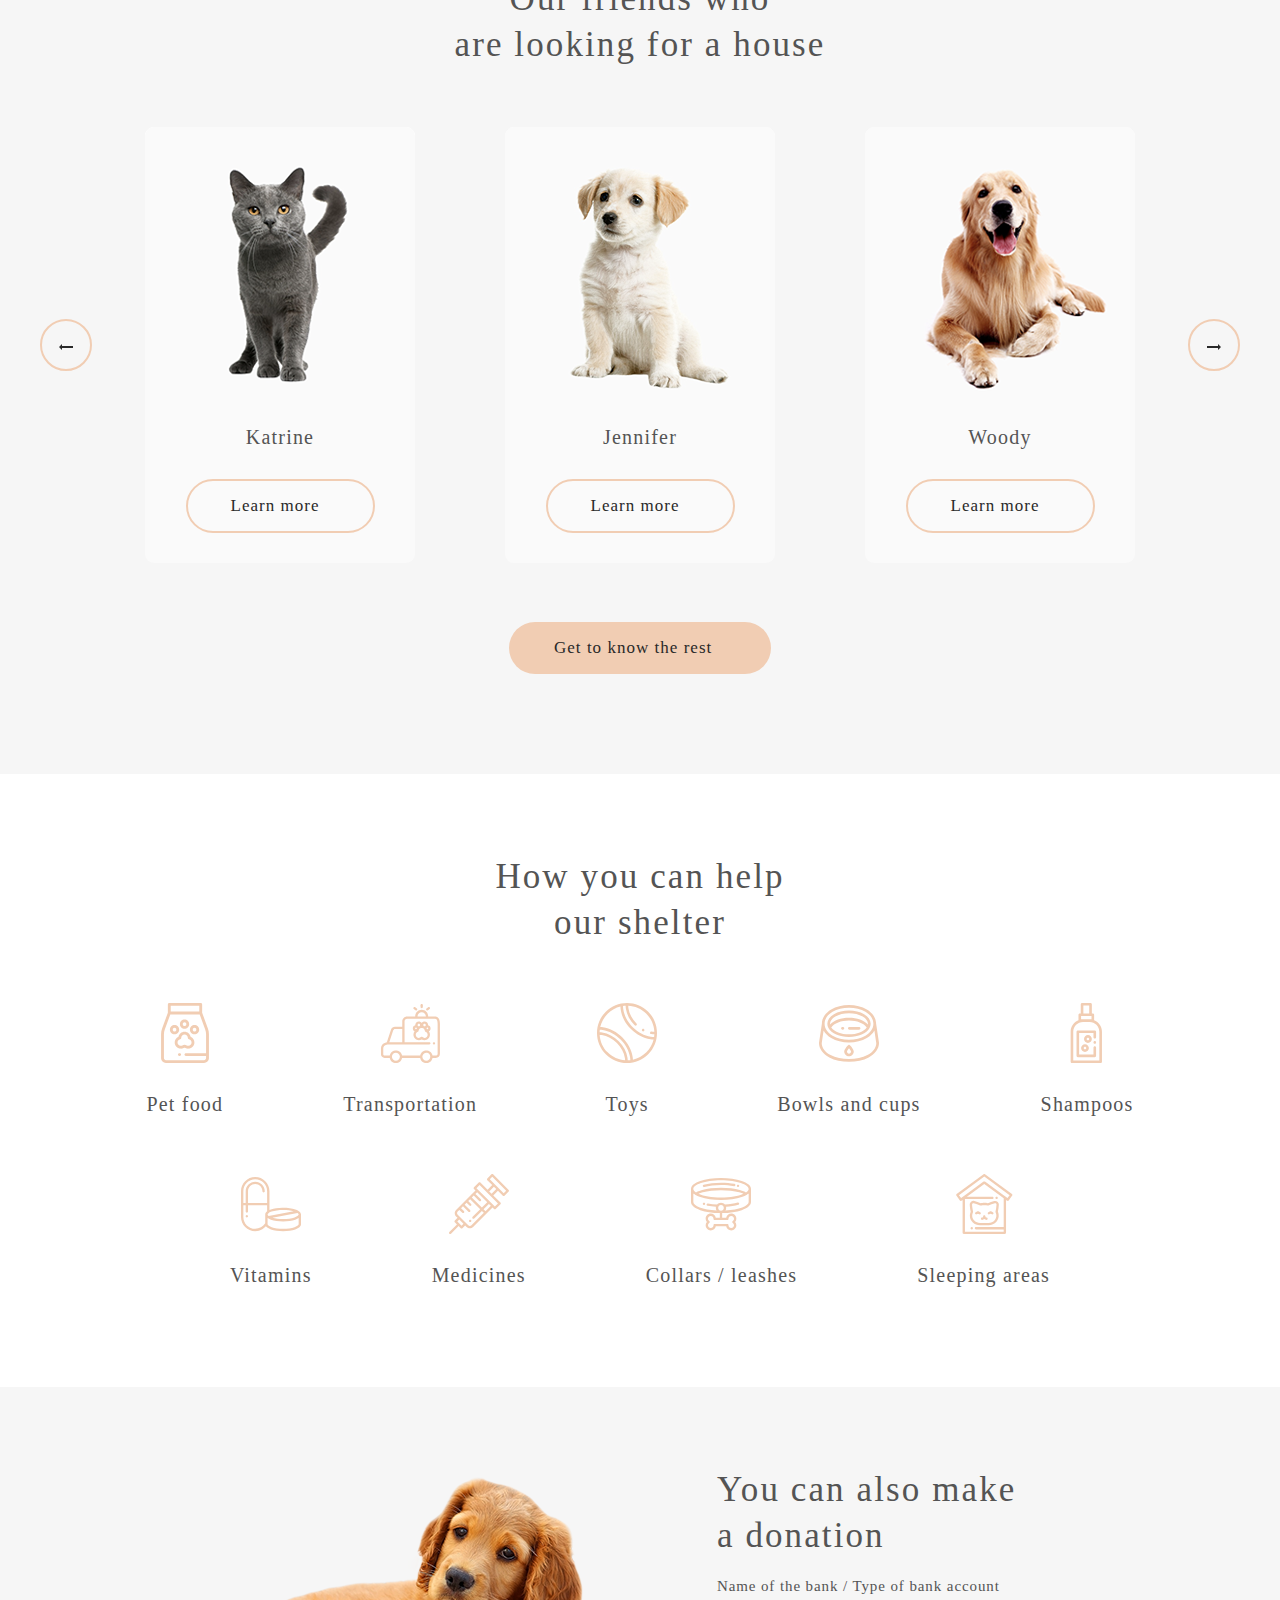
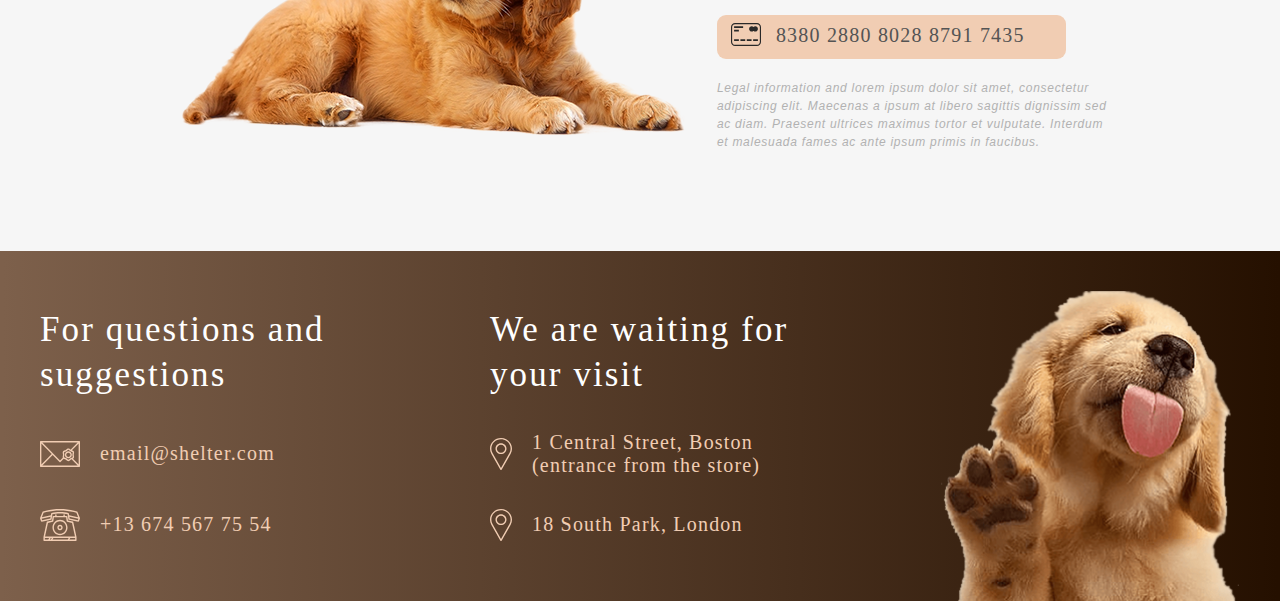
==== commit d0324786: "{" ====
--- a/index.html
+++ b/index.html
@@ -143,6 +143,23 @@
 
         </section>
     </main>
+    <footer>
+        <div class="container footer-wraper">
+            <div class="contacts">
+                <h2>For questions and suggestions</h2>
+                <p class="email"><a href="mailto:email@shelter.com">email@shelter.com</a></p>
+                <p class="tel"><a href="tel:+136745677554">+13 674 567 75 54</a></p>
+            </div>
+            <div class="location">
+                <h2>We are waiting for your visit</h2>
+                <p class="local">1 Central Street, Boston (entrance from the store)</p>
+                <p class="local">18 South Park, London </p>
+            </div>
+            <div class="animal">
+                <img src="./images/footer-puppy.png" alt="puppy">
+            </div>
+        </div>
+    </footer>
 </body>
 
 </html>--- a/css/stlyle.css
+++ b/css/stlyle.css
@@ -415,4 +415,69 @@
     color: #B2B2B2;
     max-width: 400px;
 
+}
+
+footer {
+    background: linear-gradient(90.26deg, #7D604B 0.23%, #251000 99.8%);
+    padding-top: 40px;
+}
+
+.footer-wraper {
+    display: flex;
+    align-items: flex-start;
+    justify-content: space-between;
+}
+
+.footer-wraper h2 {
+    font-family: Georgia, 'Times New Roman', Times, serif;
+    font-style: normal;
+    font-weight: 400;
+    font-size: 35px;
+    line-height: 130%;
+    letter-spacing: 0.06em;
+    color: #FFFFFF;
+    padding: 16px 0 33px;
+
+}
+
+footer .footer-wraper>div {
+    width: 300px;
+}
+
+footer p {
+    min-height: 46px;
+    display: flex;
+    align-items: center;
+    padding-left: 60px;
+    color: #F1CDB3;
+    font-family: Georgia, 'Times New Roman', Times, serif;
+    font-style: normal;
+    font-weight: 400;
+    font-size: 20px;
+    line-height: 115%;
+    letter-spacing: 0.06em;
+    margin-bottom: 25px;
+}
+
+
+footer a {
+    color: #F1CDB3;
+    text-decoration: none;
+}
+
+.animal img{
+    display: block;
+}
+
+.email {
+    background: url(../images/icon-email.svg) no-repeat left center;
+}
+
+.tel {
+    background: url(../images/icon-phone.svg) no-repeat left center;
+}
+
+.local {
+    background: url(../images/icon-marker.svg) no-repeat left center;
+    padding-left: 42px;
 }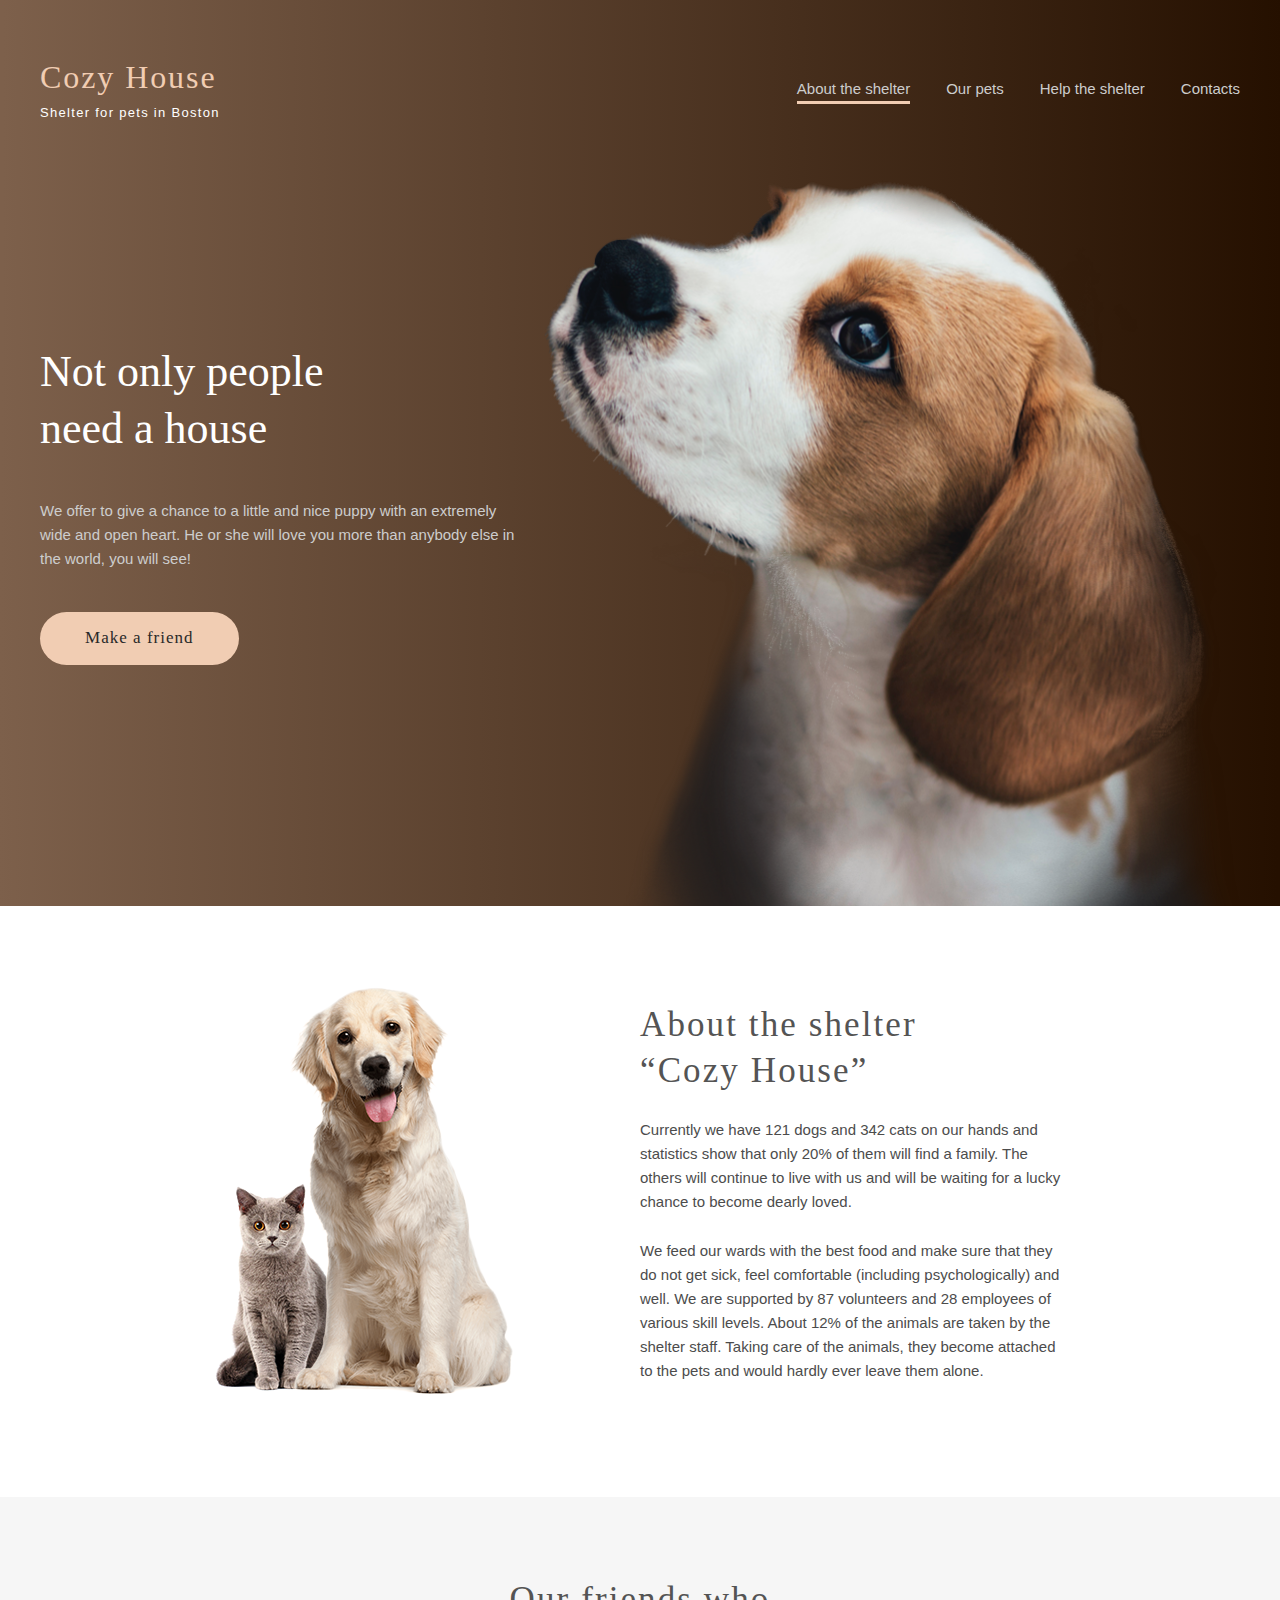
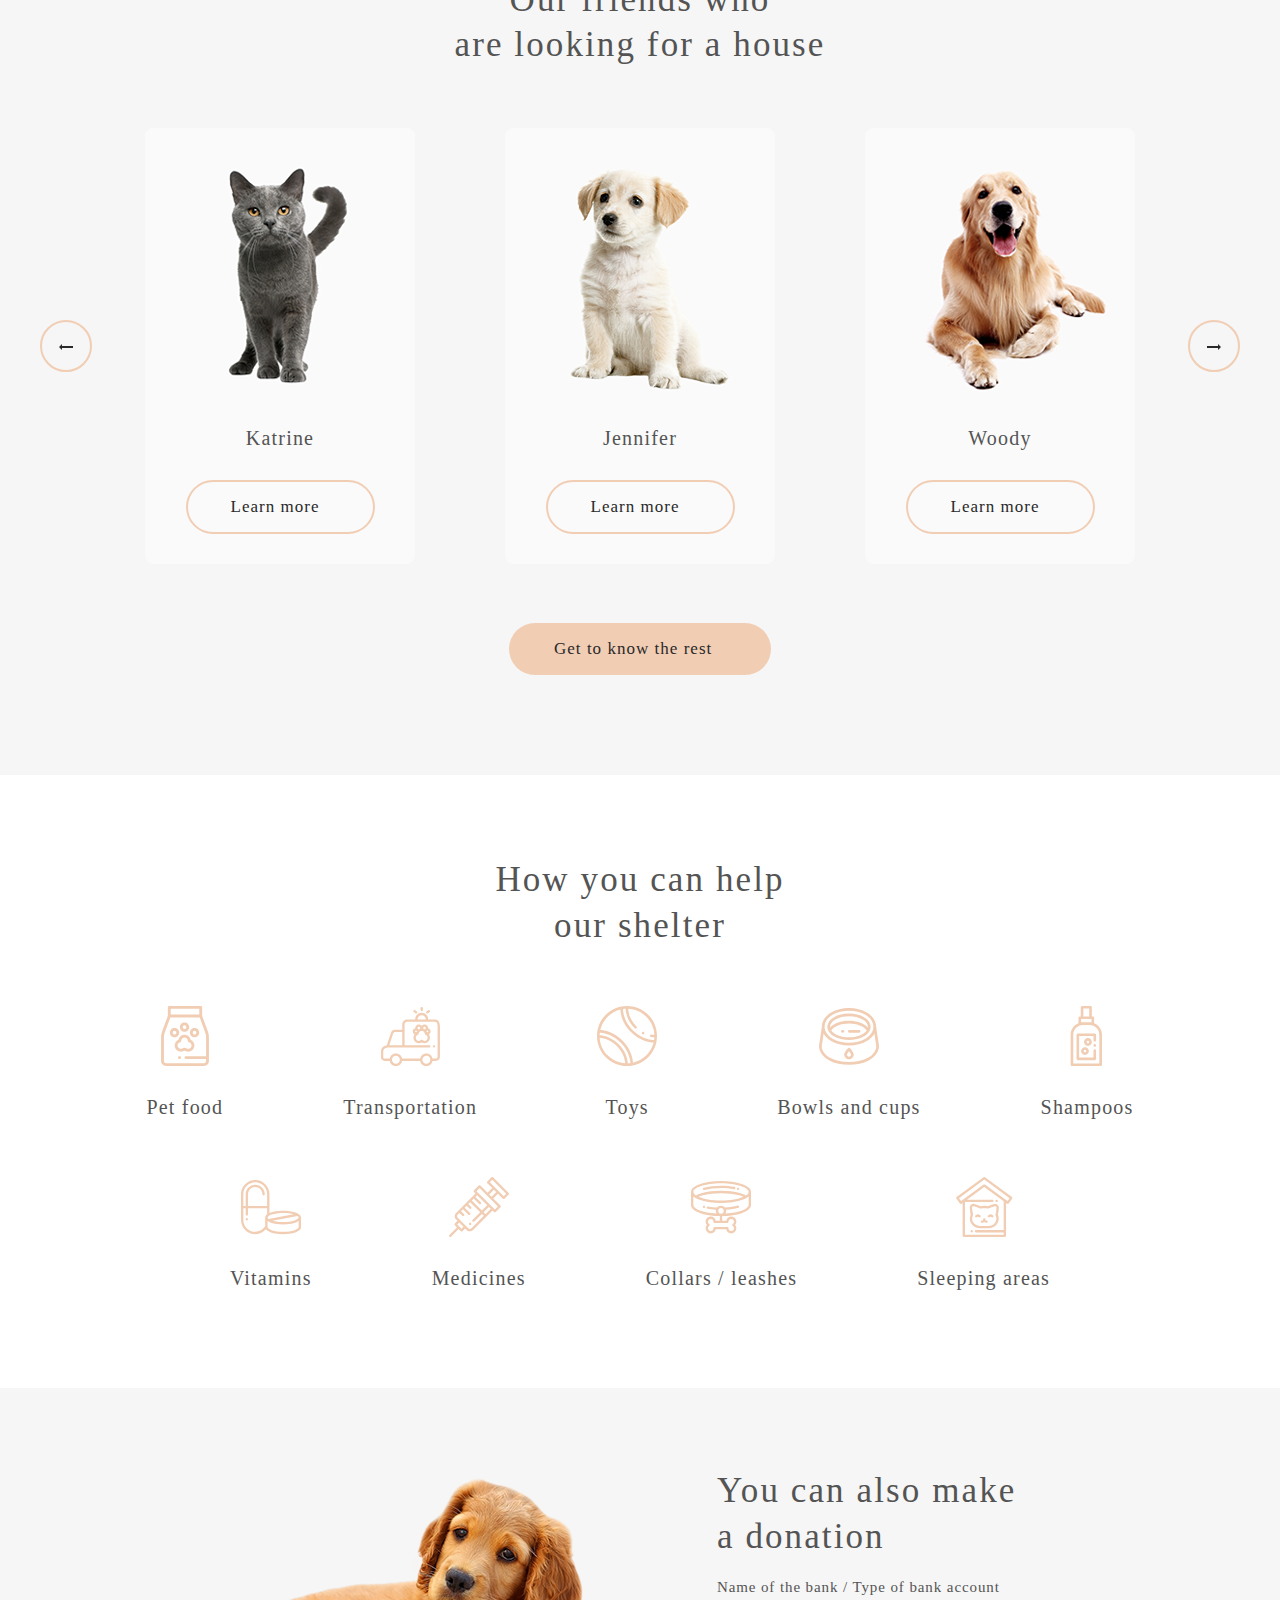
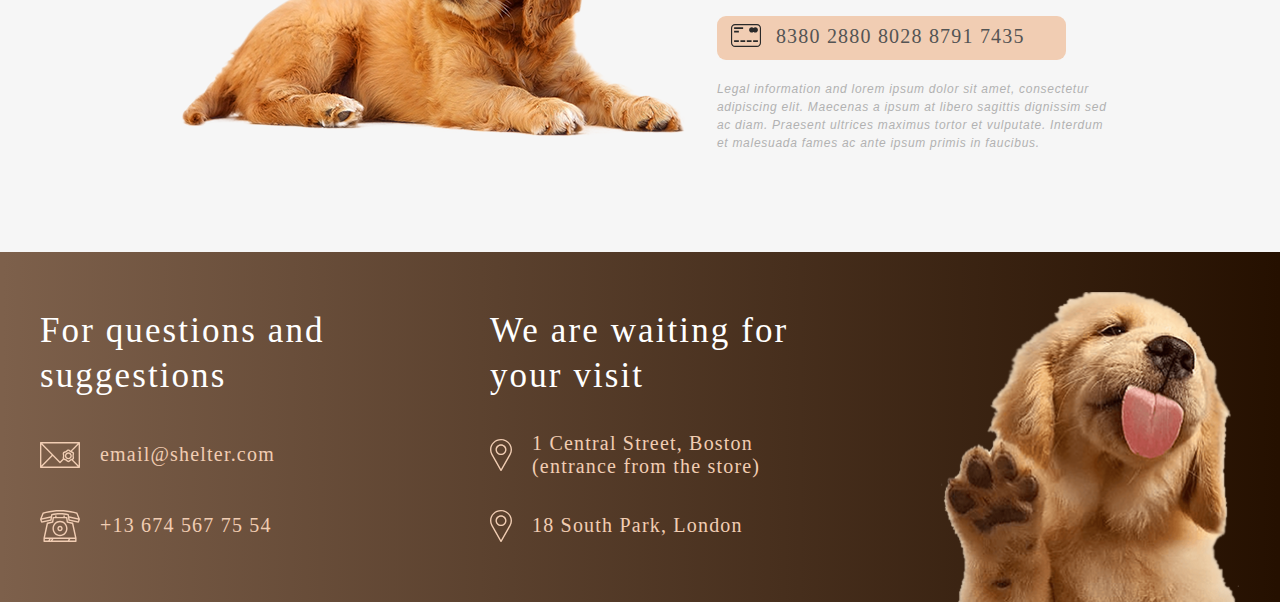
==== commit fdf81c84: "media" ====
--- a/index.html
+++ b/index.html
@@ -11,11 +11,12 @@
 
 <body>
     <header>
-        <div class="container header-wraper">
+        <div class="container header-wrapper">
             <div class="logo">
                 <a href="#">Cozy House</a>
                 <p>Shelter for pets in Boston</p>
             </div>
+            <img class="mobile-menu" src="./images/mobile-menu.svg" alt="mobile menu">
             <nav class="menu">
                 <ul>
                     <li><a href="#" class="activ">About the shelter</a></li>
@@ -28,7 +29,7 @@
     </header>
     <main>
         <section class="only">
-            <div class="container only-wraper">
+            <div class="container only-wrapper">
                 <div class="only-info">
                     <h1>Not only people need a house</h1>
                     <p>We offer to give a chance to a little and nice puppy with an extremely wide and open heart. He or
@@ -41,8 +42,11 @@
             </div>
         </section>
         <section class="about-pets">
-            <div class="container about-pets-wraper">
-                <img src="./images/about-pets.png" alt="about-pets">
+            <div class="container about-pets-wrapper">
+                <div class="about-pets-img">
+                    <img src="./images/about-pets.png" alt="about-pets">
+                </div>
+
                 <div class="about-pets-text">
                     <h2>About the shelter “Cozy House”</h2>
                     <p>Currently we have 121 dogs and 342 cats on our hands and statistics show that only 20% of them
@@ -56,11 +60,11 @@
             </div>
         </section>
         <section class="friends-pets">
-            <div class="container friends-wraper">
+            <div class="container friends-wrapper">
                 <h2>Our friends who <br> are looking for a house</h2>
-                <div class="friends-slaid-wraper">
+                <div class="friends-slide-wrapper">
                     <button class="left"><img src="./images/arrow-left.svg" alt="arrow-left"></button>
-                    <div class="friends-slaid">
+                    <div class="friends-slide">
                         <div>
                             <img src="./images/pets-katrine.png" alt="Katrine">
                             <p>Katrine</p>
@@ -84,7 +88,7 @@
 
         </section>
         <section class="help-shelter">
-            <div class="container help-shalter-wraper">
+            <div class="container help-shalter-wrapper">
                 <h2>How you can help our shelter</h2>
                 <div class="help">
                     <div>
@@ -127,7 +131,7 @@
             </div>
         </section>
         <section class="donation">
-            <div class="container donation-wraper">
+            <div class="container donation-wrapper">
                 <div class="donation-dog"><img src="./images/donation-dog.png" alt="donation-dog"></div>
                 <div class="donation-text">
                     <h2>
@@ -144,7 +148,7 @@
         </section>
     </main>
     <footer>
-        <div class="container footer-wraper">
+        <div class="container footer-wrapper">
             <div class="contacts">
                 <h2>For questions and suggestions</h2>
                 <p class="email"><a href="mailto:email@shelter.com">email@shelter.com</a></p>
--- a/css/stlyle.css
+++ b/css/stlyle.css
@@ -4,6 +4,14 @@
     margin: 0;
 }
 
+body {
+    font-family: Georgia, 'Times New Roman', Times, serif;
+}
+
+img {
+    max-width: 100%;
+}
+
 .container {
     max-width: 1200px;
     margin: auto;
@@ -15,12 +23,17 @@
     width: 100%;
 }
 
-.header-wraper {
+.header-wrapper {
     display: flex;
     align-items: center;
     justify-content: space-between;
 }
 
+.mobile-menu {
+    width: 60px;
+    display: none;
+}
+
 .menu ul {
     display: flex;
     list-style: none;
@@ -28,8 +41,6 @@
 
 .logo a {
     display: block;
-    font-family: Georgia, 'Times New Roman', Times, serif;
-    font-style: normal;
     font-weight: 400;
     font-size: 32px;
     line-height: 110%;
@@ -41,7 +52,6 @@
 
 .logo p {
     font-family: Arial, Helvetica, sans-serif;
-    font-style: normal;
     font-weight: 400;
     font-size: 13px;
     line-height: 15px;
@@ -51,7 +61,6 @@
 
 .menu li a {
     font-family: Arial, Helvetica, sans-serif;
-    font-style: normal;
     font-weight: 400;
     font-size: 15px;
     line-height: 160%;
@@ -67,7 +76,7 @@
 
 .activ {
     border-bottom: solid #F1CDB3 3px;
-    font-family: 'Arial';
+    font-family: Arial, Helvetica, sans-serif;
     color: #FAFAFA;
 }
 
@@ -76,7 +85,7 @@
     padding: 180px 0 0;
 }
 
-.only-wraper {
+.only-wrapper {
     display: flex;
     justify-content: space-between;
 }
@@ -86,34 +95,30 @@
 }
 
 .only-info h1 {
-    font-family: Georgia, 'Times New Roman', Times, serif;
-    font-style: normal;
     font-weight: 400;
     font-size: 44px;
     line-height: 130%;
     color: #FFFFFF;
     padding: 163px 0 42px;
-    width: 325px;
+    max-width: 325px;
 }
 
 .only-info p {
     font-family: Arial, Helvetica, sans-serif;
-    font-style: normal;
     font-weight: 400;
     font-size: 15px;
     line-height: 160%;
     color: #CDCDCD;
-    width: 460px;
-    padding-bottom: 56px;
+    max-width: 100%;
+    padding-bottom: 41px;
 }
 
 .only-info a {
+    display: inline-block;
     padding: 15px 45px;
     background: #F1CDB3;
     border-radius: 100px;
     text-decoration: none;
-    font-family: 'Georgia';
-    font-style: normal;
     font-size: 17px;
     line-height: 130%;
     letter-spacing: 0.06em;
@@ -136,43 +141,41 @@
 }
 
 .about-pets {
-    padding: 80px 0 100px;
-}
-
-.about-pets-wraper {
+    padding: 81px 0 98px;
+}
+
+.about-pets-wrapper {
     display: flex;
     align-items: center;
     justify-content: center;
 }
 
 .about-pets-text h2 {
-    font-family: Georgia, 'Times New Roman', Times, serif;
-    font-style: normal;
     font-weight: 400;
     font-size: 35px;
     line-height: 130%;
     letter-spacing: 0.06em;
     color: #545454;
-    width: 370px;
+    max-width: 370px;
 }
 
 .about-pets-text p {
     margin-top: 25px;
     font-family: Arial, Helvetica, sans-serif;
-    font-style: normal;
     font-weight: 400;
     font-size: 15px;
     line-height: 160%;
     color: #4C4C4C;
-    width: 430px;
-}
-
-
-.about-pets-wraper img {
-    display: block;
-    background-size: 300px;
-    padding-right: 125px;
-    padding-left: 175px;
+    max-width: 430px;
+}
+
+.about-pets-img {
+    width: 50%;
+    text-align: center;
+}
+
+.about-pets-wrapper img {
+    padding-left: 47px;
 }
 
 .about-pets-text {
@@ -184,11 +187,9 @@
     padding: 80px 0 100px;
 }
 
-.friends-wraper h2 {
+.friends-wrapper h2 {
     max-width: 400px;
     margin: auto;
-    font-family: Georgia, 'Times New Roman', Times, serif;
-    font-style: normal;
     font-weight: 400;
     font-size: 35px;
     line-height: 130%;
@@ -197,20 +198,20 @@
     color: #545454;
 }
 
-.friends-slaid-wraper {
+.friends-slide-wrapper {
     display: flex;
     justify-content: space-between;
     align-items: center;
     margin: 60px 0 59px;
 }
 
-.friends-slaid {
+.friends-slide {
     display: flex;
     justify-content: space-between;
-    align-items: stretch;
-}
-
-.friends-wraper a {
+    flex-grow: 1;
+}
+
+.friends-wrapper a {
     display: block;
     padding: 15px 45px;
     width: 262px;
@@ -218,8 +219,6 @@
     text-decoration: none;
     background: #F1CDB3;
     border-radius: 100px;
-    font-family: Georgia, 'Times New Roman', Times, serif;
-    font-style: normal;
     font-weight: 400;
     font-size: 17px;
     line-height: 130%;
@@ -227,7 +226,7 @@
     color: #292929;
 }
 
-.friends-wraper a:hover {
+.friends-wrapper a:hover {
     background: #FDDCC4;
 }
 
@@ -238,6 +237,15 @@
     border: 2px solid #F1CDB3;
     border-radius: 100px;
     background-color: #F6F6F6;
+    cursor: pointer;
+}
+
+.right {
+    margin-left: 53px;
+}
+
+.left {
+    margin-right: 53px;
 }
 
 .left:hover {
@@ -248,27 +256,25 @@
     background: #FDDCC4;
 }
 
-.friends-slaid img {
+.friends-slide img {
     width: 270px;
 }
 
-.friends-slaid div {
-    margin-right: 90px;
+.friends-slide div {
     background-color: #FAFAFA;
     border-radius: 9px;
-}
-
-.friends-slaid div:hover {
+    width: 270px;
+}
+
+.friends-slide div:hover {
     background-color: #FFFFFF;
 }
 
-.friends-slaid div:last-child {
+.friends-slide div:last-child {
     margin-right: 0px;
 }
 
-.friends-slaid p {
-    font-family: Georgia, 'Times New Roman', Times, serif;
-    font-style: normal;
+.friends-slide p {
     font-weight: 400;
     font-size: 20px;
     line-height: 23px;
@@ -278,7 +284,7 @@
     margin: 25px 0 30px;
 }
 
-.friends-slaid a {
+.friends-slide a {
     background-color: #FAFAFA;
     width: 189px;
     padding: 14px 43px;
@@ -287,17 +293,15 @@
     margin-bottom: 30px;
 }
 
-.friends-slaid a:hover {
+.friends-slide a:hover {
     background: #FDDCC4;
 }
 
 .help-shelter {
-    padding: 80px 0 100px;
-}
-
-.help-shalter-wraper h2 {
-    font-family: Georgia, 'Times New Roman', Times, serif;
-    font-style: normal;
+    padding: 82px 0 98px;
+}
+
+.help-shalter-wrapper h2 {
     font-weight: 400;
     font-size: 35px;
     line-height: 130%;
@@ -327,8 +331,6 @@
 }
 
 .help div p {
-    font-family: Georgia, 'Times New Roman', Times, serif;
-    font-style: normal;
     font-weight: 400;
     font-size: 20px;
     text-align: center;
@@ -342,7 +344,7 @@
     background-color: #F6F6F6;
 }
 
-.donation-wraper {
+.donation-wrapper {
     display: flex;
     justify-content: center;
     align-items: center;
@@ -359,8 +361,6 @@
 }
 
 .donation-text h2 {
-    font-family: Georgia, 'Times New Roman', Times, serif;
-    font-style: normal;
     font-weight: 400;
     font-size: 35px;
     line-height: 130%;
@@ -370,8 +370,6 @@
 }
 
 .donation-text p {
-    font-family: Georgia, 'Times New Roman', Times, serif;
-    font-style: normal;
     font-weight: 400;
     font-size: 15px;
     line-height: 110%;
@@ -384,8 +382,6 @@
     display: block;
     vertical-align: middle;
     padding: 8px 14px;
-    font-family: Georgia, 'Times New Roman', Times, serif;
-    font-style: normal;
     font-weight: 400;
     font-size: 20px;
     line-height: 115%;
@@ -396,7 +392,7 @@
     max-width: 349px;
 }
 
-#card::before{
+#card::before {
     content: url(../images/credit-card.svg);
     width: 30px;
     margin-right: 15px;
@@ -422,15 +418,13 @@
     padding-top: 40px;
 }
 
-.footer-wraper {
+.footer-wrapper {
     display: flex;
     align-items: flex-start;
     justify-content: space-between;
 }
 
-.footer-wraper h2 {
-    font-family: Georgia, 'Times New Roman', Times, serif;
-    font-style: normal;
+.footer-wrapper h2 {
     font-weight: 400;
     font-size: 35px;
     line-height: 130%;
@@ -440,7 +434,7 @@
 
 }
 
-footer .footer-wraper>div {
+footer .footer-wrapper>div {
     width: 300px;
 }
 
@@ -450,8 +444,6 @@
     align-items: center;
     padding-left: 60px;
     color: #F1CDB3;
-    font-family: Georgia, 'Times New Roman', Times, serif;
-    font-style: normal;
     font-weight: 400;
     font-size: 20px;
     line-height: 115%;
@@ -465,7 +457,7 @@
     text-decoration: none;
 }
 
-.animal img{
+.animal img {
     display: block;
 }
 
@@ -480,4 +472,152 @@
 .local {
     background: url(../images/icon-marker.svg) no-repeat left center;
     padding-left: 42px;
+}
+
+@media (max-width: 1230px) {
+    .container {
+        max-width: 95%;
+    }
+
+}
+
+@media (max-width: 1100px) {
+    .friends-slide div:last-child {
+        display: none;
+    }
+
+    .friends-slide {
+        justify-content: space-around;
+    }
+}
+
+@media (max-width: 960px) {
+    .footer-wrapper {
+        flex-wrap: wrap;
+
+    }
+
+    footer .footer-wrapper .contacts, footer .footer-wrapper .location {
+        width: 50%;
+    }
+
+    footer .footer-wrapper .animal {
+        width: 100%;
+        display: flex;
+        justify-content: center;
+    }
+
+    .only-info h1{
+        padding-top: 50px;
+    }
+
+}
+
+@media (max-width: 960px) {
+    
+}
+
+@media (max-width: 840px) {
+    .donation-wrapper{
+        flex-wrap: wrap;
+        justify-content: center;
+    }
+
+    .donation-dog{
+        width: 100%;
+        text-align: center;
+        padding-right: 0;
+        padding-bottom: 20px;
+    }
+
+    .donation-text{
+        text-align: center;
+        width: 100%;
+    }
+    
+    .donation-text h2,  .donation-text p{
+        max-width: 400px;
+        margin: auto;
+        margin-top: 30px;
+    }
+
+
+    .friends-slide div + div {
+        display: none;
+    }
+
+    .only-info h1{
+        padding-top: 10px;
+    }
+}
+
+@media (max-width: 765px){
+    
+
+    .only-img{
+        display: none;
+    }
+    .only-info{
+        max-width: 95%;
+        margin-bottom: 20px;
+        text-align: center;
+    }
+
+    .only-info h1{
+        display: inline-block;
+    }
+
+    .about-pets-wrapper{
+        flex-wrap: wrap;
+        justify-content: center;
+    }
+
+    .about-pets-img{
+        width: 100%;
+        margin-bottom: 30px;
+    }
+
+    .about-pets-text{
+        width: 100%;
+    }
+
+    .about-pets-text p, .about-pets-text h2{
+        text-align: center;
+        max-width: 600px;
+        margin: auto;
+        margin-bottom: 20px;
+    }
+
+
+
+
+    footer .footer-wrapper .contacts, footer .footer-wrapper .location {
+        width: 100%;
+        text-align: center;
+    }
+
+    .menu{
+        display: none;
+    }
+
+    .mobile-menu {
+        display: block;
+    }
+}
+
+@media (max-width: 510px){
+    .friends-slide-wrapper{
+        flex-wrap: wrap;
+        justify-content: center;
+    }
+
+    .friends-slide{
+        order: -1;
+        width: 100%;
+        margin-bottom: 30px;
+    }
+
+    .left, .right {
+        margin: 0 10px;
+    }
 }